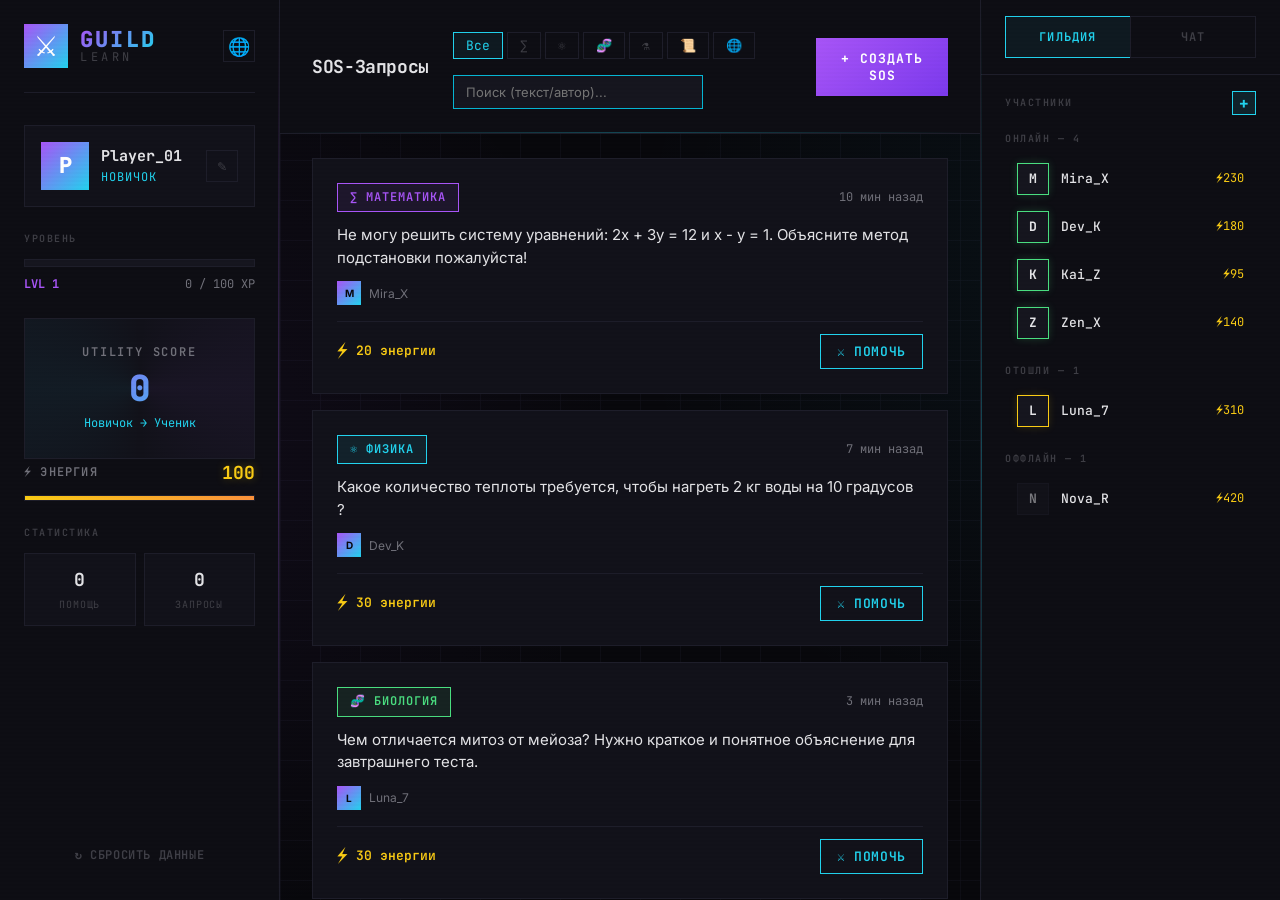
==== index.html @ 12f1fe37 "first commit" ====
<!DOCTYPE html>
<html lang="ru">
<head>
  <meta charset="UTF-8">
  <meta name="viewport" content="width=device-width, initial-scale=1.0">
  <meta name="description" content="Guild-Learn — социальный хаб для обмена знаниями между школьниками. Помогай и получай энергию!">
  <meta name="theme-color" content="#08080c">

  <title>Guild-Learn — Социальный хаб знаний</title>

  <!-- Favicon -->
  <link rel="icon" href="data:image/svg+xml,<svg xmlns='http://www.w3.org/2000/svg' viewBox='0 0 100 100'><text y='.9em' font-size='90'>⚔</text></svg>">

  <!-- CSS -->
  <link rel="stylesheet" href="css/variables.css">
  <link rel="stylesheet" href="css/base.css">
  <link rel="stylesheet" href="css/layout.css">
  <link rel="stylesheet" href="css/components/cards.css">
  <link rel="stylesheet" href="css/components/forms.css">
  <link rel="stylesheet" href="css/components/progress.css">
  <link rel="stylesheet" href="css/components/sidebar.css">
  <link rel="stylesheet" href="css/components/widget.css">
</head>
<body>
  <!-- Scanline overlay effect -->
  <div id="scanline" aria-hidden="true" style="
    position: fixed;
    inset: 0;
    pointer-events: none;
    z-index: 9999;
    background: repeating-linear-gradient(
      0deg,
      transparent,
      transparent 2px,
      rgba(0, 0, 0, 0.03) 2px,
      rgba(0, 0, 0, 0.03) 4px
    );
    opacity: 0.4;
  "></div>

  <!-- Root SPA container -->
  <main id="app"></main>

  <!-- App entry point -->
  <script type="module" src="js/main.js"></script>
</body>
</html>
---- css/variables.css ----
/* ═══════════════════════════════════════════════════
   GUILD-LEARN — Design Tokens
   Cyberpunk-Minimalism: Neon accents on void black
   ═══════════════════════════════════════════════════ */

:root {
  /* ── Surfaces ── */
  --bg-void:        #08080c;
  --bg-panel:       #0e0e14;
  --bg-card:        #12121a;
  --bg-input:       #16161f;
  --bg-hover:       #1a1a26;

  /* ── Neon Palette ── */
  --neon-purple:    #a855f7;
  --neon-purple-dim:#7c3aed;
  --neon-cyan:      #22d3ee;
  --neon-cyan-dim:  #06b6d4;
  --neon-pink:      #ec4899;
  --neon-green:     #4ade80;
  --neon-yellow:    #facc15;
  --neon-orange:    #fb923c;

  /* ── Text ── */
  --text-primary:   #e4e4e7;
  --text-secondary: #71717a;
  --text-muted:     #3f3f46;
  --text-inverse:   #08080c;

  /* ── Borders ── */
  --border-default: #1e1e2a;
  --border-glow-purple: 0 0 0 1px var(--neon-purple), 0 0 20px rgba(168,85,247,.15);
  --border-glow-cyan:   0 0 0 1px var(--neon-cyan),   0 0 20px rgba(34,211,238,.15);

  /* ── Geometry ── */
  --radius: 0px;

  /* ── Spacing Scale ── */
  --space-2xs: 4px;
  --space-xs:  8px;
  --space-sm:  12px;
  --space-md:  16px;
  --space-lg:  24px;
  --space-xl:  32px;
  --space-2xl: 48px;
  --space-3xl: 64px;

  /* ── Typography ── */
  --font-mono: 'JetBrains Mono', 'Fira Code', monospace;
  --font-sans: 'Inter', system-ui, -apple-system, sans-serif;

  --text-xs:   0.75rem;
  --text-sm:   0.8125rem;
  --text-base: 0.9375rem;
  --text-lg:   1.125rem;
  --text-xl:   1.375rem;
  --text-2xl:  1.75rem;
  --text-3xl:  2.25rem;

  /* ── Transitions ── */
  --ease-out: cubic-bezier(0.16, 1, 0.3, 1);
  --duration-fast: 150ms;
  --duration-normal: 250ms;
  --duration-slow: 400ms;

  /* ── Z-index Scale ── */
  --z-base:    1;
  --z-dropdown: 10;
  --z-modal:   100;
  --z-toast:   200;

  /* ── Glows ── */
  --glow-purple: 0 0 30px rgba(168,85,247,.2), 0 0 60px rgba(168,85,247,.08);
  --glow-cyan:   0 0 30px rgba(34,211,238,.2), 0 0 60px rgba(34,211,238,.08);
}
---- css/base.css ----
/* ═══════════════════════════════════════════════════
   GUILD-LEARN — Base / Reset / Typography
   ═══════════════════════════════════════════════════ */

@import url('https://fonts.googleapis.com/css2?family=Inter:wght@400;500;600;700;800&family=JetBrains+Mono:wght@400;500;600;700&display=swap');

*,
*::before,
*::after {
  margin: 0;
  padding: 0;
  box-sizing: border-box;
}

html {
  font-size: 16px;
  scroll-behavior: smooth;
  -webkit-font-smoothing: antialiased;
  -moz-osx-font-smoothing: grayscale;
}

body {
  font-family: var(--font-sans);
  font-size: var(--text-base);
  color: var(--text-primary);
  background-color: var(--bg-void);
  background-image: 
    radial-gradient(circle at 10% 50%, rgba(168, 85, 247, 0.06), transparent 40%),
    radial-gradient(circle at 90% 30%, rgba(34, 211, 238, 0.05), transparent 40%),
    linear-gradient(rgba(20, 20, 30, 0.5) 1px, transparent 1px),
    linear-gradient(90deg, rgba(20, 20, 30, 0.5) 1px, transparent 1px);
  background-size: 100% 100%, 100% 100%, 40px 40px, 40px 40px;
  background-position: 0 0, 0 0, 0 0, 0 0;
  line-height: 1.6;
  overflow: hidden;
  height: 100vh;
  width: 100vw;
  animation: gridMove 20s linear infinite;
}

/* ── Links ── */
a {
  color: var(--neon-cyan);
  text-decoration: none;
  transition: color var(--duration-fast) var(--ease-out);
}
a:hover {
  color: var(--neon-purple);
}

/* ── Headings ── */
h1, h2, h3, h4, h5, h6 {
  font-family: var(--font-mono);
  font-weight: 700;
  line-height: 1.2;
  letter-spacing: -0.02em;
}

h1 { font-size: var(--text-3xl); }
h2 { font-size: var(--text-2xl); }
h3 { font-size: var(--text-xl); }
h4 { font-size: var(--text-lg); }

/* ── Mono accents ── */
code, .mono {
  font-family: var(--font-mono);
}

/* ── Scrollbar ── */
::-webkit-scrollbar {
  width: 6px;
}
::-webkit-scrollbar-track {
  background: var(--bg-panel);
}
::-webkit-scrollbar-thumb {
  background: var(--border-default);
  border-radius: var(--radius);
}
::-webkit-scrollbar-thumb:hover {
  background: var(--text-muted);
}

/* ── Selection ── */
::selection {
  background: var(--neon-purple);
  color: var(--text-inverse);
}

/* ── Buttons base ── */
button {
  font-family: var(--font-mono);
  cursor: pointer;
  border: none;
  outline: none;
  background: none;
  color: inherit;
  font-size: inherit;
}

/* ── Inputs base ── */
input, textarea, select {
  font-family: var(--font-sans);
  font-size: var(--text-base);
  color: var(--text-primary);
  background: var(--bg-input);
  border: 1px solid var(--border-default);
  border-radius: var(--radius);
  padding: var(--space-sm) var(--space-md);
  outline: none;
  transition: border-color var(--duration-fast) var(--ease-out),
              box-shadow var(--duration-fast) var(--ease-out);
}
input:focus, textarea:focus, select:focus {
  border-color: var(--neon-purple);
  box-shadow: var(--border-glow-purple);
}

/* ── Utility ── */
.sr-only {
  position: absolute;
  width: 1px;
  height: 1px;
  overflow: hidden;
  clip: rect(0,0,0,0);
  white-space: nowrap;
}

/* ── Animations ── */
@keyframes fadeIn {
  from { opacity: 0; transform: translateY(8px); }
  to   { opacity: 1; transform: translateY(0); }
}

@keyframes pulseGlow {
  0%, 100% { box-shadow: 0 0 8px rgba(168,85,247,.3); }
  50%      { box-shadow: 0 0 20px rgba(168,85,247,.6); }
}

@keyframes slideInLeft {
  from { opacity: 0; transform: translateX(-20px); }
  to   { opacity: 1; transform: translateX(0); }
}

@keyframes slideInRight {
  from { opacity: 0; transform: translateX(20px); }
  to   { opacity: 1; transform: translateX(0); }
}

@keyframes slideInUp {
  from { opacity: 0; transform: translateY(20px); }
  to   { opacity: 1; transform: translateY(0); }
}

@keyframes scanline {
  0%   { transform: translateY(-100%); }
  100% { transform: translateY(100vh); }
}

@keyframes neonFlicker {
  0%, 19%, 21%, 23%, 25%, 54%, 56%, 100% {
    text-shadow: 0 0 7px var(--neon-purple), 0 0 20px var(--neon-purple), 0 0 40px var(--neon-purple);
    opacity: 1;
  }
  20%, 24%, 55% {
    text-shadow: none;
    opacity: 0.8;
  }
}

@keyframes gridMove {
  0% { background-position: 0 0, 0 0, 0 0, 0 0; }
  100% { background-position: 0 0, 0 0, 40px 40px, 40px 40px; }
}

.glitch-hover:hover {
  animation: glitch-skew 0.3s cubic-bezier(0.25, 0.46, 0.45, 0.94) both infinite;
}

@keyframes glitch-skew {
  0% { transform: skew(0deg); }
  20% { transform: skew(-10deg); }
  40% { transform: skew(10deg); }
  60% { transform: skew(-5deg); }
  80% { transform: skew(5deg); }
  100% { transform: skew(0deg); }
}
---- css/layout.css ----
/* ═══════════════════════════════════════════════════
   GUILD-LEARN — Layout Grid
   [Sidebar 280px | Feed 1fr | Widget 300px]
   ═══════════════════════════════════════════════════ */

#app {
  display: grid;
  grid-template-columns: 280px 1fr 300px;
  grid-template-rows: 1fr;
  height: 100vh;
  width: 100vw;
  overflow: hidden;
  gap: 0;
}

/* ── Sidebar (Left) ── */
.sidebar {
  grid-column: 1;
  background: var(--bg-panel);
  border-right: 1px solid var(--border-default);
  display: flex;
  flex-direction: column;
  padding: var(--space-lg);
  overflow-y: auto;
  animation: slideInLeft var(--duration-slow) var(--ease-out);
  position: relative;
}

.sidebar::before {
  content: '';
  position: absolute;
  top: 0;
  right: 0;
  width: 1px;
  height: 100%;
  background: linear-gradient(
    to bottom,
    transparent,
    var(--neon-purple),
    transparent
  );
  opacity: 0.3;
}

/* ── Feed (Center) ── */
.feed {
  grid-column: 2;
  display: flex;
  flex-direction: column;
  overflow: hidden;
  position: relative;
}

.feed__header {
  padding: var(--space-lg) var(--space-xl);
  border-bottom: 1px solid var(--border-default);
  display: flex;
  align-items: center;
  justify-content: space-between;
  flex-shrink: 0;
  background: var(--bg-panel);
  position: relative;
}

.feed__header::after {
  content: '';
  position: absolute;
  bottom: 0;
  left: 0;
  width: 100%;
  height: 1px;
  background: linear-gradient(
    to right,
    transparent,
    var(--neon-cyan),
    transparent
  );
  opacity: 0.3;
}

.feed__body {
  flex: 1;
  overflow-y: auto;
  padding: var(--space-lg) var(--space-xl);
}

/* ── Widget (Right) ── */
.widget {
  grid-column: 3;
  background: var(--bg-panel);
  border-left: 1px solid var(--border-default);
  display: flex;
  flex-direction: column;
  overflow: hidden;
  animation: slideInRight var(--duration-slow) var(--ease-out);
  position: relative;
}

.widget::before {
  content: '';
  position: absolute;
  top: 0;
  left: 0;
  width: 1px;
  height: 100%;
  background: linear-gradient(
    to bottom,
    transparent,
    var(--neon-cyan),
    transparent
  );
  opacity: 0.3;
}

/* ── Overlay / Modal ── */
.modal-overlay {
  position: fixed;
  inset: 0;
  background: rgba(8, 8, 12, 0.85);
  backdrop-filter: blur(8px);
  display: flex;
  align-items: center;
  justify-content: center;
  z-index: var(--z-modal);
  animation: fadeIn var(--duration-fast) var(--ease-out);
}

.modal-panel {
  background: var(--bg-card);
  border: 1px solid var(--border-default);
  border-radius: var(--radius);
  width: 100%;
  max-width: 520px;
  padding: var(--space-xl);
  box-shadow: var(--glow-purple);
  animation: slideInUp var(--duration-normal) var(--ease-out);
}

/* ── Toast ── */
.toast-container {
  position: fixed;
  top: var(--space-lg);
  right: var(--space-lg);
  z-index: var(--z-toast);
  display: flex;
  flex-direction: column;
  gap: var(--space-xs);
}

.toast {
  background: var(--bg-card);
  border: 1px solid var(--border-default);
  padding: var(--space-sm) var(--space-md);
  font-family: var(--font-mono);
  font-size: var(--text-sm);
  color: var(--text-primary);
  animation: slideInRight var(--duration-normal) var(--ease-out);
  display: flex;
  align-items: center;
  gap: var(--space-xs);
  max-width: 360px;
}

.toast--success { border-color: var(--neon-green); }
.toast--error   { border-color: var(--neon-pink); }
.toast--info    { border-color: var(--neon-cyan); }
---- css/components/cards.css ----
/* ═══════════════════════════════════════════════════
   GUILD-LEARN — SOS Cards
   ═══════════════════════════════════════════════════ */

.sos-card {
  background: var(--bg-card);
  border: 1px solid var(--border-default);
  border-radius: var(--radius);
  padding: var(--space-lg);
  transition: border-color var(--duration-fast) var(--ease-out),
              box-shadow var(--duration-fast) var(--ease-out),
              transform var(--duration-fast) var(--ease-out);
  animation: fadeIn var(--duration-normal) var(--ease-out) both;
  position: relative;
  overflow: hidden;
}

.sos-card::before {
  content: '';
  position: absolute;
  top: 0;
  left: 0;
  width: 3px;
  height: 100%;
  background: linear-gradient(to bottom, var(--neon-purple), var(--neon-cyan));
  opacity: 0;
  transition: opacity var(--duration-fast) var(--ease-out);
}

.sos-card:hover {
  border-color: var(--neon-purple);
  box-shadow: var(--glow-purple);
  transform: translateY(-2px);
}

.sos-card:hover::before {
  opacity: 1;
}

/* ── Card Header ── */
.sos-card__header {
  display: flex;
  align-items: center;
  justify-content: space-between;
  margin-bottom: var(--space-sm);
}

.sos-card__subject {
  display: inline-flex;
  align-items: center;
  gap: var(--space-xs);
  font-family: var(--font-mono);
  font-size: var(--text-xs);
  font-weight: 600;
  text-transform: uppercase;
  letter-spacing: 0.08em;
  padding: var(--space-2xs) var(--space-sm);
  border: 1px solid;
  border-radius: var(--radius);
}

.sos-card__subject--math {
  color: var(--neon-purple);
  border-color: var(--neon-purple);
  background: rgba(168, 85, 247, 0.08);
}

.sos-card__subject--physics {
  color: var(--neon-cyan);
  border-color: var(--neon-cyan);
  background: rgba(34, 211, 238, 0.08);
}

.sos-card__subject--biology {
  color: var(--neon-green);
  border-color: var(--neon-green);
  background: rgba(74, 222, 128, 0.08);
}

.sos-card__subject--chemistry {
  color: var(--neon-orange);
  border-color: var(--neon-orange);
  background: rgba(251, 146, 60, 0.08);
}

.sos-card__subject--history {
  color: var(--neon-yellow);
  border-color: var(--neon-yellow);
  background: rgba(250, 204, 21, 0.08);
}

.sos-card__subject--english {
  color: var(--neon-pink);
  border-color: var(--neon-pink);
  background: rgba(236, 72, 153, 0.08);
}

.sos-card__time {
  font-size: var(--text-xs);
  color: var(--text-secondary);
  font-family: var(--font-mono);
}

/* ── Card Body ── */
.sos-card__body {
  margin-bottom: var(--space-md);
}

.sos-card__question {
  font-size: var(--text-base);
  color: var(--text-primary);
  line-height: 1.5;
  margin-bottom: var(--space-sm);
}

.sos-card__author {
  font-size: var(--text-xs);
  color: var(--text-secondary);
  display: flex;
  align-items: center;
  gap: var(--space-xs);
}

.sos-card__author-avatar {
  width: 24px;
  height: 24px;
  background: linear-gradient(135deg, var(--neon-purple), var(--neon-cyan));
  border-radius: var(--radius);
  display: flex;
  align-items: center;
  justify-content: center;
  font-size: 10px;
  font-weight: 700;
  color: var(--text-inverse);
  overflow: hidden;
  flex-shrink: 0;
}

.sos-card__author-avatar img {
  width: 100%;
  height: 100%;
  object-fit: cover;
}

/* ── Card Footer ── */
.sos-card__footer {
  display: flex;
  align-items: center;
  justify-content: space-between;
  padding-top: var(--space-sm);
  border-top: 1px solid var(--border-default);
}

.sos-card__reward {
  display: flex;
  align-items: center;
  gap: var(--space-xs);
  font-family: var(--font-mono);
  font-size: var(--text-sm);
  font-weight: 600;
  color: var(--neon-yellow);
}

.sos-card__reward-icon {
  font-size: var(--text-lg);
}

/* ── Help Button ── */
.btn-help {
  font-family: var(--font-mono);
  font-size: var(--text-sm);
  font-weight: 600;
  padding: var(--space-xs) var(--space-md);
  border: 1px solid var(--neon-cyan);
  border-radius: var(--radius);
  background: transparent;
  color: var(--neon-cyan);
  cursor: pointer;
  text-transform: uppercase;
  letter-spacing: 0.05em;
  transition: all var(--duration-fast) var(--ease-out);
  position: relative;
  overflow: hidden;
}

.btn-help::before {
  content: '';
  position: absolute;
  inset: 0;
  background: var(--neon-cyan);
  opacity: 0;
  transition: opacity var(--duration-fast) var(--ease-out);
  z-index: 0;
}

.btn-help:hover {
  color: var(--text-inverse);
  box-shadow: var(--glow-cyan);
}

.btn-help:hover::before {
  opacity: 1;
}

.btn-help span {
  position: relative;
  z-index: 1;
}

.btn-help:disabled {
  opacity: 0.3;
  cursor: not-allowed;
}

.btn-help:disabled:hover::before {
  opacity: 0;
}

.btn-help:disabled:hover {
  color: var(--neon-cyan);
  box-shadow: none;
}

/* ── Card list ── */
.sos-list {
  display: flex;
  flex-direction: column;
  gap: var(--space-md);
}

.sos-list--empty {
  display: flex;
  flex-direction: column;
  align-items: center;
  justify-content: center;
  padding: var(--space-3xl) var(--space-xl);
  text-align: center;
  color: var(--text-muted);
}

.sos-list--empty .empty-icon {
  font-size: 48px;
  margin-bottom: var(--space-md);
  opacity: 0.4;
}

.sos-list--empty .empty-text {
  font-family: var(--font-mono);
  font-size: var(--text-sm);
}

/* Card resolved state */
.sos-card--resolved {
  opacity: 0.5;
  pointer-events: none;
}

.sos-card--resolved::after {
  content: '✓ RESOLVED';
  position: absolute;
  top: var(--space-md);
  right: var(--space-md);
  font-family: var(--font-mono);
  font-size: var(--text-xs);
  font-weight: 700;
  color: var(--neon-green);
  text-transform: uppercase;
  letter-spacing: 0.1em;
}
---- css/components/forms.css ----
/* ═══════════════════════════════════════════════════
   GUILD-LEARN — Forms (Brutalist, no-radius)
   ═══════════════════════════════════════════════════ */

.form-group {
  display: flex;
  flex-direction: column;
  gap: var(--space-xs);
  margin-bottom: var(--space-md);
}

.form-label {
  font-family: var(--font-mono);
  font-size: var(--text-xs);
  font-weight: 600;
  text-transform: uppercase;
  letter-spacing: 0.1em;
  color: var(--text-secondary);
}

.form-input,
.form-textarea,
.form-select {
  width: 100%;
  padding: var(--space-sm) var(--space-md);
  background: var(--bg-input);
  border: 1px solid var(--border-default);
  border-radius: var(--radius);
  color: var(--text-primary);
  font-size: var(--text-base);
  transition: border-color var(--duration-fast) var(--ease-out),
              box-shadow var(--duration-fast) var(--ease-out);
}

.form-input:focus,
.form-textarea:focus,
.form-select:focus {
  border-color: var(--neon-purple);
  box-shadow: var(--border-glow-purple);
}

.form-textarea {
  resize: vertical;
  min-height: 100px;
  font-family: var(--font-sans);
  line-height: 1.5;
}

.form-select {
  appearance: none;
  background-image: url("data:image/svg+xml,%3Csvg xmlns='http://www.w3.org/2000/svg' width='12' height='12' fill='%2371717a' viewBox='0 0 16 16'%3E%3Cpath d='M8 11L3 6h10z'/%3E%3C/svg%3E");
  background-repeat: no-repeat;
  background-position: right 12px center;
  padding-right: 36px;
  cursor: pointer;
}

.form-select option {
  background: var(--bg-card);
  color: var(--text-primary);
}

/* ── Buttons ── */
.btn {
  display: inline-flex;
  align-items: center;
  justify-content: center;
  gap: var(--space-xs);
  font-family: var(--font-mono);
  font-size: var(--text-sm);
  font-weight: 600;
  padding: var(--space-sm) var(--space-lg);
  border: 1px solid var(--border-default);
  border-radius: var(--radius);
  cursor: pointer;
  text-transform: uppercase;
  letter-spacing: 0.05em;
  transition: all var(--duration-fast) var(--ease-out);
  position: relative;
  overflow: hidden;
}

.btn--primary {
  background: var(--neon-purple);
  border-color: var(--neon-purple);
  color: #fff;
}

.btn--primary:hover {
  background: var(--neon-purple-dim);
  box-shadow: var(--glow-purple);
  transform: translateY(-1px);
}

.btn--primary:active {
  transform: translateY(0);
}

.btn--secondary {
  background: transparent;
  border-color: var(--border-default);
  color: var(--text-primary);
}

.btn--secondary:hover {
  border-color: var(--text-secondary);
  background: var(--bg-hover);
}

.btn--danger {
  background: transparent;
  border-color: var(--neon-pink);
  color: var(--neon-pink);
}

.btn--danger:hover {
  background: var(--neon-pink);
  color: #fff;
}

.btn--ghost {
  background: transparent;
  border-color: transparent;
  color: var(--text-secondary);
}

.btn--ghost:hover {
  color: var(--text-primary);
  background: var(--bg-hover);
}

.btn--block {
  width: 100%;
}

.btn:disabled {
  opacity: 0.4;
  cursor: not-allowed;
  transform: none !important;
}

/* ── SOS Create Button (floating) ── */
.btn-create-sos {
  position: relative;
  font-family: var(--font-mono);
  font-size: var(--text-sm);
  font-weight: 700;
  padding: var(--space-sm) var(--space-lg);
  background: linear-gradient(135deg, var(--neon-purple), var(--neon-purple-dim));
  border: none;
  border-radius: var(--radius);
  color: #fff;
  cursor: pointer;
  text-transform: uppercase;
  letter-spacing: 0.08em;
  transition: all var(--duration-fast) var(--ease-out);
  overflow: hidden;
}

.btn-create-sos::before {
  content: '';
  position: absolute;
  inset: 0;
  background: linear-gradient(135deg, var(--neon-purple-dim), var(--neon-purple));
  opacity: 0;
  transition: opacity var(--duration-fast) var(--ease-out);
}

.btn-create-sos:hover {
  box-shadow: var(--glow-purple);
  transform: translateY(-1px);
}

.btn-create-sos:hover::before {
  opacity: 1;
}

.btn-create-sos span {
  position: relative;
  z-index: 1;
}

/* ── Form Modal ── */
.sos-form__title {
  font-family: var(--font-mono);
  font-size: var(--text-xl);
  margin-bottom: var(--space-lg);
  color: var(--neon-purple);
  display: flex;
  align-items: center;
  gap: var(--space-sm);
}

.sos-form__actions {
  display: flex;
  gap: var(--space-sm);
  justify-content: flex-end;
  margin-top: var(--space-lg);
}

/* ── Energy cost selector ── */
.energy-selector {
  display: flex;
  gap: var(--space-xs);
}

.energy-option {
  flex: 1;
  padding: var(--space-sm);
  background: var(--bg-input);
  border: 1px solid var(--border-default);
  border-radius: var(--radius);
  text-align: center;
  cursor: pointer;
  transition: all var(--duration-fast) var(--ease-out);
  font-family: var(--font-mono);
  font-size: var(--text-sm);
}

.energy-option:hover {
  border-color: var(--neon-yellow);
}

.energy-option.active {
  border-color: var(--neon-yellow);
  background: rgba(250, 204, 21, 0.08);
  color: var(--neon-yellow);
  box-shadow: 0 0 15px rgba(250, 204, 21, 0.15);
}

.energy-option__value {
  font-size: var(--text-lg);
  font-weight: 700;
  display: block;
}

.energy-option__label {
  font-size: var(--text-xs);
  color: var(--text-secondary);
  display: block;
  margin-top: 2px;
}
---- css/components/progress.css ----
/* ═══════════════════════════════════════════════════
   GUILD-LEARN — Progress Bars & Energy Meters
   ═══════════════════════════════════════════════════ */

/* ── XP / Level Progress Bar ── */
.xp-bar {
  width: 100%;
  height: 8px;
  background: var(--bg-input);
  border-radius: var(--radius);
  overflow: hidden;
  position: relative;
  border: 1px solid var(--border-default);
}

.xp-bar__fill {
  height: 100%;
  background: linear-gradient(90deg, var(--neon-purple), var(--neon-cyan));
  border-radius: var(--radius);
  transition: width var(--duration-slow) var(--ease-out);
  position: relative;
}

.xp-bar__fill::after {
  content: '';
  position: absolute;
  top: 0;
  right: 0;
  width: 20px;
  height: 100%;
  background: linear-gradient(90deg, transparent, rgba(255,255,255,0.3));
  animation: xpShimmer 2s infinite;
}

@keyframes xpShimmer {
  0%   { opacity: 0; }
  50%  { opacity: 1; }
  100% { opacity: 0; }
}

.xp-info {
  display: flex;
  justify-content: space-between;
  align-items: center;
  margin-top: var(--space-xs);
  font-family: var(--font-mono);
  font-size: var(--text-xs);
  color: var(--text-secondary);
}

.xp-info__level {
  color: var(--neon-purple);
  font-weight: 700;
}

/* ── Energy Meter ── */
.energy-meter {
  display: flex;
  flex-direction: column;
  gap: var(--space-xs);
}

.energy-meter__header {
  display: flex;
  justify-content: space-between;
  align-items: center;
}

.energy-meter__label {
  font-family: var(--font-mono);
  font-size: var(--text-xs);
  font-weight: 600;
  text-transform: uppercase;
  letter-spacing: 0.1em;
  color: var(--text-secondary);
}

.energy-meter__value {
  font-family: var(--font-mono);
  font-size: var(--text-lg);
  font-weight: 700;
  color: var(--neon-yellow);
  text-shadow: 0 0 10px rgba(250, 204, 21, 0.3);
}

.energy-meter__bar {
  width: 100%;
  height: 6px;
  background: var(--bg-input);
  border: 1px solid var(--border-default);
  border-radius: var(--radius);
  overflow: hidden;
}

.energy-meter__fill {
  height: 100%;
  background: linear-gradient(90deg, var(--neon-yellow), var(--neon-orange));
  transition: width var(--duration-slow) var(--ease-out);
}

/* ── Utility Score Display ── */
.utility-score {
  text-align: center;
  padding: var(--space-lg);
  border: 1px solid var(--border-default);
  border-radius: var(--radius);
  background: var(--bg-card);
  position: relative;
  overflow: hidden;
}

.utility-score::before {
  content: '';
  position: absolute;
  top: -50%;
  left: -50%;
  width: 200%;
  height: 200%;
  background: conic-gradient(
    from 0deg,
    transparent,
    rgba(168, 85, 247, 0.05),
    transparent,
    rgba(34, 211, 238, 0.05),
    transparent
  );
  animation: scoreRotate 8s linear infinite;
}

@keyframes scoreRotate {
  to { transform: rotate(360deg); }
}

.utility-score__label {
  font-family: var(--font-mono);
  font-size: var(--text-xs);
  font-weight: 600;
  text-transform: uppercase;
  letter-spacing: 0.15em;
  color: var(--text-secondary);
  margin-bottom: var(--space-xs);
  position: relative;
}

.utility-score__number {
  font-family: var(--font-mono);
  font-size: var(--text-3xl);
  font-weight: 800;
  background: linear-gradient(135deg, var(--neon-purple), var(--neon-cyan));
  -webkit-background-clip: text;
  -webkit-text-fill-color: transparent;
  background-clip: text;
  position: relative;
  line-height: 1;
}

.utility-score__rank {
  font-family: var(--font-mono);
  font-size: var(--text-xs);
  color: var(--neon-cyan);
  margin-top: var(--space-xs);
  position: relative;
}

/* ── Stats Grid ── */
.stats-grid {
  display: grid;
  grid-template-columns: 1fr 1fr;
  gap: var(--space-xs);
}

.stat-item {
  padding: var(--space-sm);
  background: var(--bg-card);
  border: 1px solid var(--border-default);
  border-radius: var(--radius);
  text-align: center;
}

.stat-item__value {
  font-family: var(--font-mono);
  font-size: var(--text-lg);
  font-weight: 700;
  color: var(--text-primary);
  display: block;
}

.stat-item__label {
  font-family: var(--font-mono);
  font-size: 10px;
  text-transform: uppercase;
  letter-spacing: 0.08em;
  color: var(--text-muted);
  display: block;
  margin-top: 2px;
}
---- css/components/sidebar.css ----
/* ═══════════════════════════════════════════════════
   GUILD-LEARN — Sidebar Styles
   ═══════════════════════════════════════════════════ */

/* ── Logo ── */
.sidebar__logo {
  display: flex;
  align-items: center;
  gap: var(--space-sm);
  margin-bottom: var(--space-xl);
  padding-bottom: var(--space-lg);
  border-bottom: 1px solid var(--border-default);
}

.sidebar__logo-icon {
  font-size: 28px;
  width: 44px;
  height: 44px;
  display: flex;
  align-items: center;
  justify-content: center;
  background: linear-gradient(135deg, var(--neon-purple), var(--neon-cyan));
  border-radius: var(--radius);
  color: #fff;
}

.sidebar__logo-text {
  display: flex;
  flex-direction: column;
  line-height: 1;
}

.sidebar__logo-title {
  font-family: var(--font-mono);
  font-size: var(--text-xl);
  font-weight: 800;
  letter-spacing: 0.1em;
  background: linear-gradient(135deg, var(--neon-purple), var(--neon-cyan));
  -webkit-background-clip: text;
  -webkit-text-fill-color: transparent;
  background-clip: text;
}

.sidebar__logo-subtitle {
  font-family: var(--font-mono);
  font-size: var(--text-xs);
  font-weight: 400;
  letter-spacing: 0.3em;
  color: var(--text-muted);
  text-transform: uppercase;
}

.sidebar__lang-btn {
  margin-left: auto;
  width: 32px;
  height: 32px;
  display: flex;
  align-items: center;
  justify-content: center;
  font-size: 18px;
  border: 1px solid var(--border-default);
  border-radius: var(--radius);
  color: var(--text-muted);
  transition: all var(--duration-fast) var(--ease-out);
}

.sidebar__lang-btn:hover {
  color: var(--neon-cyan);
  border-color: var(--neon-cyan);
  box-shadow: 0 0 10px rgba(34, 211, 238, 0.2);
  background: rgba(34, 211, 238, 0.05);
}

/* ── Player Card ── */
.sidebar__player {
  display: flex;
  align-items: center;
  gap: var(--space-sm);
  padding: var(--space-md);
  background: var(--bg-card);
  border: 1px solid var(--border-default);
  border-radius: var(--radius);
  margin-bottom: var(--space-lg);
  position: relative;
}

.sidebar__avatar {
  width: 48px;
  height: 48px;
  display: flex;
  align-items: center;
  justify-content: center;
  background: linear-gradient(135deg, var(--neon-purple), var(--neon-cyan));
  border-radius: var(--radius);
  font-family: var(--font-mono);
  font-size: var(--text-xl);
  font-weight: 800;
  color: #fff;
  position: relative;
  flex-shrink: 0;
  overflow: hidden; /* Prevent image overflow */
}

.sidebar__avatar img {
  width: 100%;
  height: 100%;
  object-fit: cover;
  border-radius: var(--radius);
}

.sidebar__avatar-ring {
  position: absolute;
  inset: -3px;
  border: 2px solid var(--neon-purple);
  border-radius: var(--radius);
  opacity: 0.5;
  animation: pulseGlow 3s ease-in-out infinite;
}

.sidebar__player-info {
  flex: 1;
  min-width: 0;
}

.sidebar__player-name {
  font-family: var(--font-mono);
  font-size: var(--text-base);
  font-weight: 700;
  color: var(--text-primary);
  white-space: nowrap;
  overflow: hidden;
  text-overflow: ellipsis;
}

.sidebar__player-rank {
  font-family: var(--font-mono);
  font-size: var(--text-xs);
  color: var(--neon-cyan);
  text-transform: uppercase;
  letter-spacing: 0.08em;
}

.sidebar__edit-btn {
  width: 32px;
  height: 32px;
  display: flex;
  align-items: center;
  justify-content: center;
  font-size: var(--text-base);
  color: var(--text-muted);
  border: 1px solid var(--border-default);
  border-radius: var(--radius);
  transition: all var(--duration-fast) var(--ease-out);
  flex-shrink: 0;
}

.sidebar__edit-btn:hover {
  color: var(--neon-purple);
  border-color: var(--neon-purple);
  background: rgba(168, 85, 247, 0.08);
}

/* ── Sections ── */
.sidebar__section {
  margin-bottom: var(--space-lg);
}

.sidebar__section-label {
  font-family: var(--font-mono);
  font-size: 10px;
  font-weight: 600;
  text-transform: uppercase;
  letter-spacing: 0.15em;
  color: var(--text-muted);
  margin-bottom: var(--space-sm);
}

/* ── Reset ── */
.sidebar__reset {
  font-size: var(--text-xs);
  opacity: 0.5;
  transition: opacity var(--duration-fast) var(--ease-out);
}

.sidebar__reset:hover {
  opacity: 1;
}
---- css/components/widget.css ----
/* ═══════════════════════════════════════════════════
   GUILD-LEARN — Widget / Guild Chat Styles
   ═══════════════════════════════════════════════════ */

/* ── Header / Tabs ── */
.widget__header {
  padding: var(--space-md) var(--space-lg);
  border-bottom: 1px solid var(--border-default);
  flex-shrink: 0;
}

.widget__tabs {
  display: flex;
  gap: 0;
}

.widget__tab {
  flex: 1;
  padding: var(--space-sm) var(--space-md);
  font-family: var(--font-mono);
  font-size: var(--text-xs);
  font-weight: 600;
  text-transform: uppercase;
  letter-spacing: 0.1em;
  color: var(--text-muted);
  border: 1px solid var(--border-default);
  border-radius: var(--radius);
  background: transparent;
  cursor: pointer;
  transition: all var(--duration-fast) var(--ease-out);
  text-align: center;
}

.widget__tab:first-child {
  border-right: none;
}

.widget__tab:hover {
  color: var(--text-secondary);
  background: var(--bg-hover);
}

.widget__tab--active {
  color: var(--neon-cyan);
  border-color: var(--neon-cyan);
  background: rgba(34, 211, 238, 0.06);
}

/* ── Body ── */
.widget__body {
  flex: 1;
  overflow-y: auto;
  padding: var(--space-md) var(--space-lg);
}

.widget__tab-content {
  display: none;
}

.widget__tab-content--active {
  display: flex;
  flex-direction: column;
}

/* ── Guild Members ── */
.guild__list {
  display: flex;
  flex-direction: column;
  gap: var(--space-md);
}

.guild__group-label {
  font-family: var(--font-mono);
  font-size: 10px;
  font-weight: 600;
  text-transform: uppercase;
  letter-spacing: 0.15em;
  color: var(--text-muted);
  margin-bottom: var(--space-xs);
}

.guild__member {
  display: flex;
  align-items: center;
  gap: var(--space-sm);
  padding: var(--space-xs) var(--space-sm);
  border-radius: var(--radius);
  transition: background var(--duration-fast) var(--ease-out);
  cursor: pointer;
}

.guild__member:hover {
  background: var(--bg-hover);
}

.guild__member-avatar {
  width: 32px;
  height: 32px;
  display: flex;
  align-items: center;
  justify-content: center;
  font-family: var(--font-mono);
  font-size: var(--text-sm);
  font-weight: 700;
  border-radius: var(--radius);
  border: 1px solid var(--border-default);
  color: var(--text-primary);
  background: var(--bg-input);
  position: relative;
  flex-shrink: 0;
}

.guild__member-avatar--online {
  border-color: var(--neon-green);
  box-shadow: 0 0 8px rgba(74, 222, 128, 0.2);
}

.guild__member-avatar--away {
  border-color: var(--neon-yellow);
  box-shadow: 0 0 8px rgba(250, 204, 21, 0.15);
}

.guild__member-avatar--offline {
  border-color: var(--border-default);
  opacity: 0.5;
}

.guild__member-info {
  flex: 1;
  display: flex;
  align-items: center;
  justify-content: space-between;
  min-width: 0;
}

.guild__member-name {
  font-family: var(--font-mono);
  font-size: var(--text-sm);
  font-weight: 500;
  color: var(--text-primary);
  white-space: nowrap;
  overflow: hidden;
  text-overflow: ellipsis;
}

.guild__member-score {
  font-family: var(--font-mono);
  font-size: var(--text-xs);
  color: var(--neon-yellow);
  flex-shrink: 0;
}

/* ── Chat ── */
#panel-chat {
  position: relative;
}

.chat__messages {
  flex: 1;
  overflow-y: auto;
  display: flex;
  flex-direction: column;
  gap: var(--space-sm);
  padding-bottom: var(--space-md);
}

.chat__message {
  display: flex;
  flex-direction: column;
  gap: 2px;
  padding: var(--space-xs) var(--space-sm);
  background: var(--bg-card);
  border: 1px solid var(--border-default);
  border-radius: var(--radius);
  animation: fadeIn var(--duration-fast) var(--ease-out);
}

.chat__message-author {
  font-family: var(--font-mono);
  font-size: var(--text-xs);
  font-weight: 600;
  color: var(--neon-purple);
}

.chat__message-text {
  font-size: var(--text-sm);
  color: var(--text-primary);
  line-height: 1.4;
  word-break: break-word;
}

.chat__message-time {
  font-family: var(--font-mono);
  font-size: 10px;
  color: var(--text-muted);
}

.chat__input-area {
  display: flex;
  gap: var(--space-xs);
  padding-top: var(--space-sm);
  border-top: 1px solid var(--border-default);
  margin-top: auto;
  flex-shrink: 0;
}

.chat__input {
  flex: 1;
  padding: var(--space-xs) var(--space-sm);
  font-size: var(--text-sm);
}

.chat__send-btn {
  width: 36px;
  height: 36px;
  display: flex;
  align-items: center;
  justify-content: center;
  background: var(--neon-cyan);
  border: none;
  border-radius: var(--radius);
  color: var(--text-inverse);
  font-size: var(--text-lg);
  font-weight: 700;
  cursor: pointer;
  transition: all var(--duration-fast) var(--ease-out);
  flex-shrink: 0;
}

.chat__send-btn:hover {
  background: var(--neon-cyan-dim);
  box-shadow: var(--glow-cyan);
}

/* ── Feed-specific styles ── */
.feed__header-left {
  display: flex;
  align-items: center;
  gap: var(--space-lg);
}

.feed__title {
  font-family: var(--font-mono);
  font-size: var(--text-lg);
  font-weight: 700;
  color: var(--text-primary);
  white-space: nowrap;
}

.feed__filters {
  display: flex;
  gap: var(--space-2xs);
}

.feed__filter-btn {
  padding: var(--space-2xs) var(--space-sm);
  font-size: var(--text-sm);
  border: 1px solid var(--border-default);
  border-radius: var(--radius);
  background: transparent;
  color: var(--text-muted);
  cursor: pointer;
  transition: all var(--duration-fast) var(--ease-out);
  font-family: var(--font-mono);
}

.feed__filter-btn:hover {
  color: var(--text-secondary);
  border-color: var(--text-muted);
}

.feed__filter-btn--active {
  color: var(--neon-cyan);
  border-color: var(--neon-cyan);
  background: rgba(34, 211, 238, 0.06);
}

/* ── Character count ── */
.form-char-count {
  font-family: var(--font-mono);
  font-size: 10px;
  color: var(--text-muted);
  text-align: right;
}

/* ── Resolved badge ── */
.sos-card__resolved-badge {
  font-family: var(--font-mono);
  font-size: var(--text-xs);
  font-weight: 700;
  color: var(--neon-green);
  text-transform: uppercase;
  letter-spacing: 0.1em;
}

/* ── Small button variant ── */
.btn--sm {
  padding: var(--space-2xs) var(--space-sm);
  font-size: var(--text-xs);
}
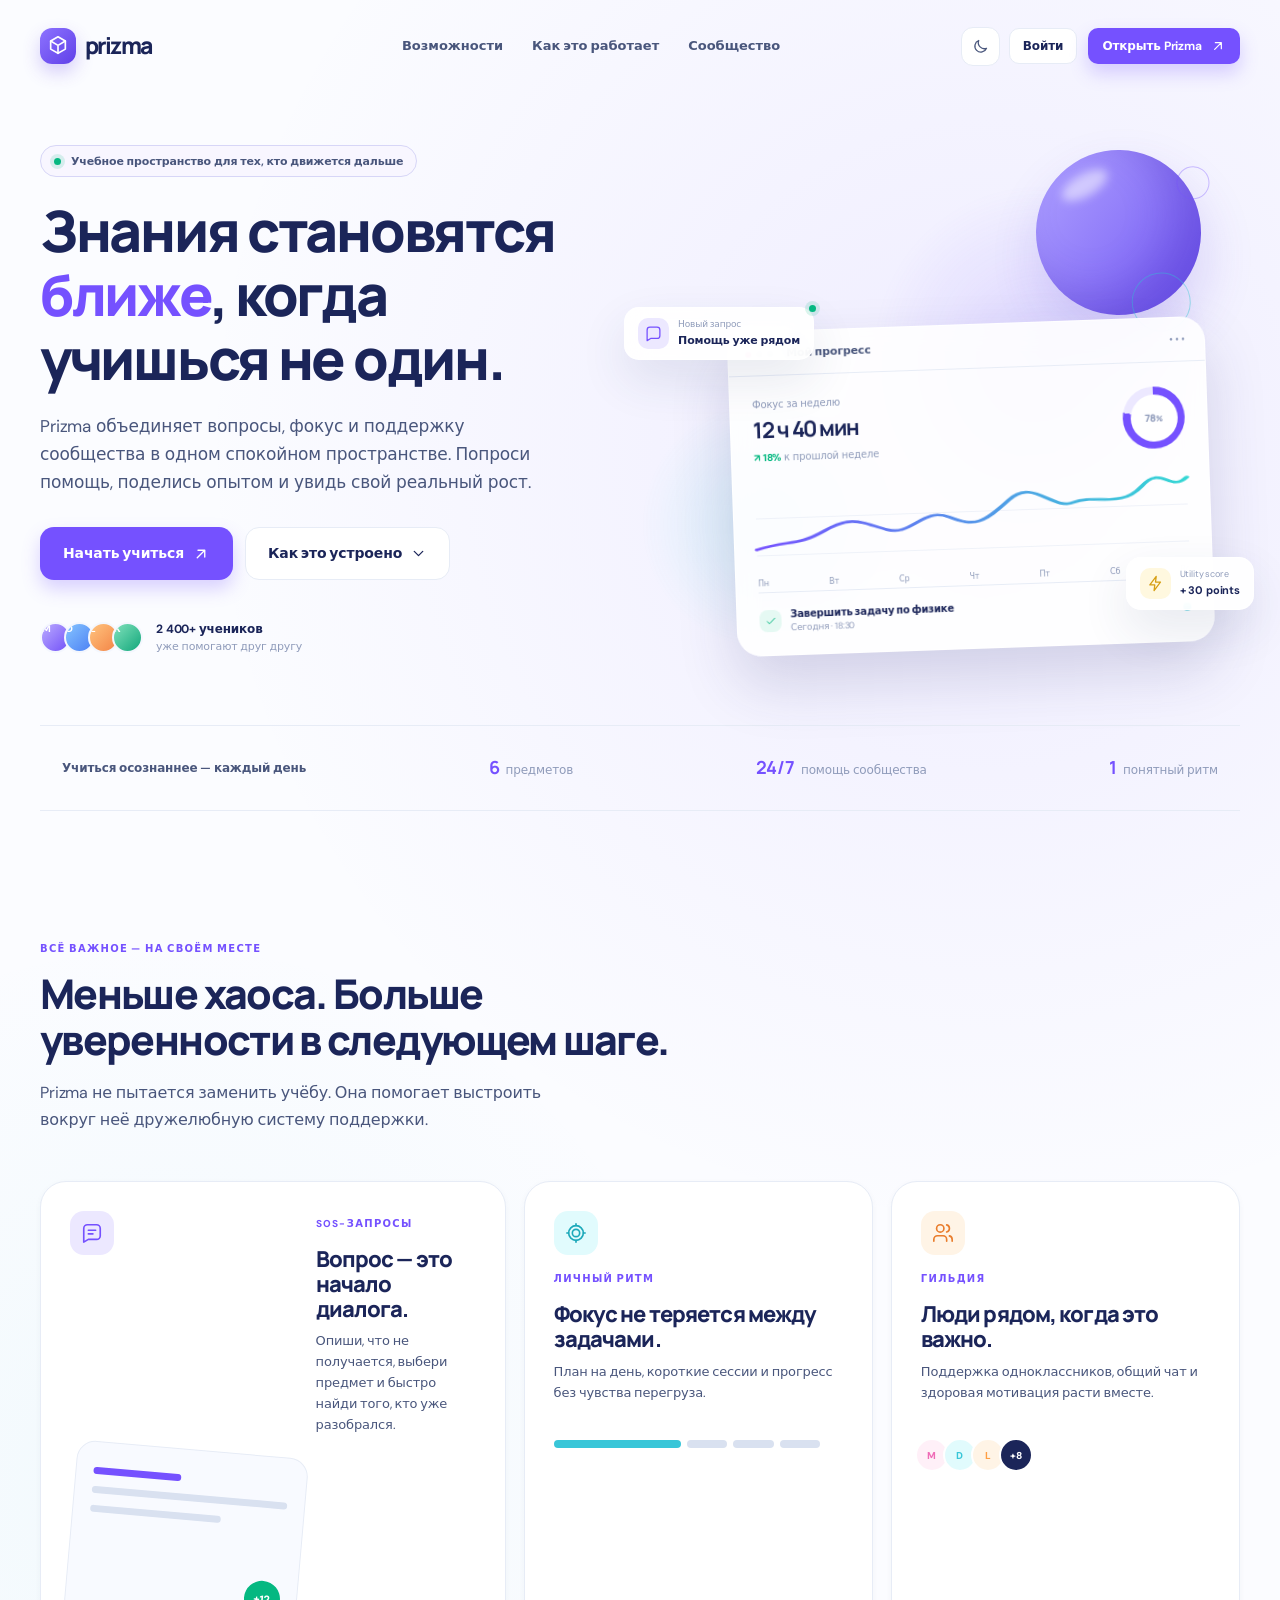
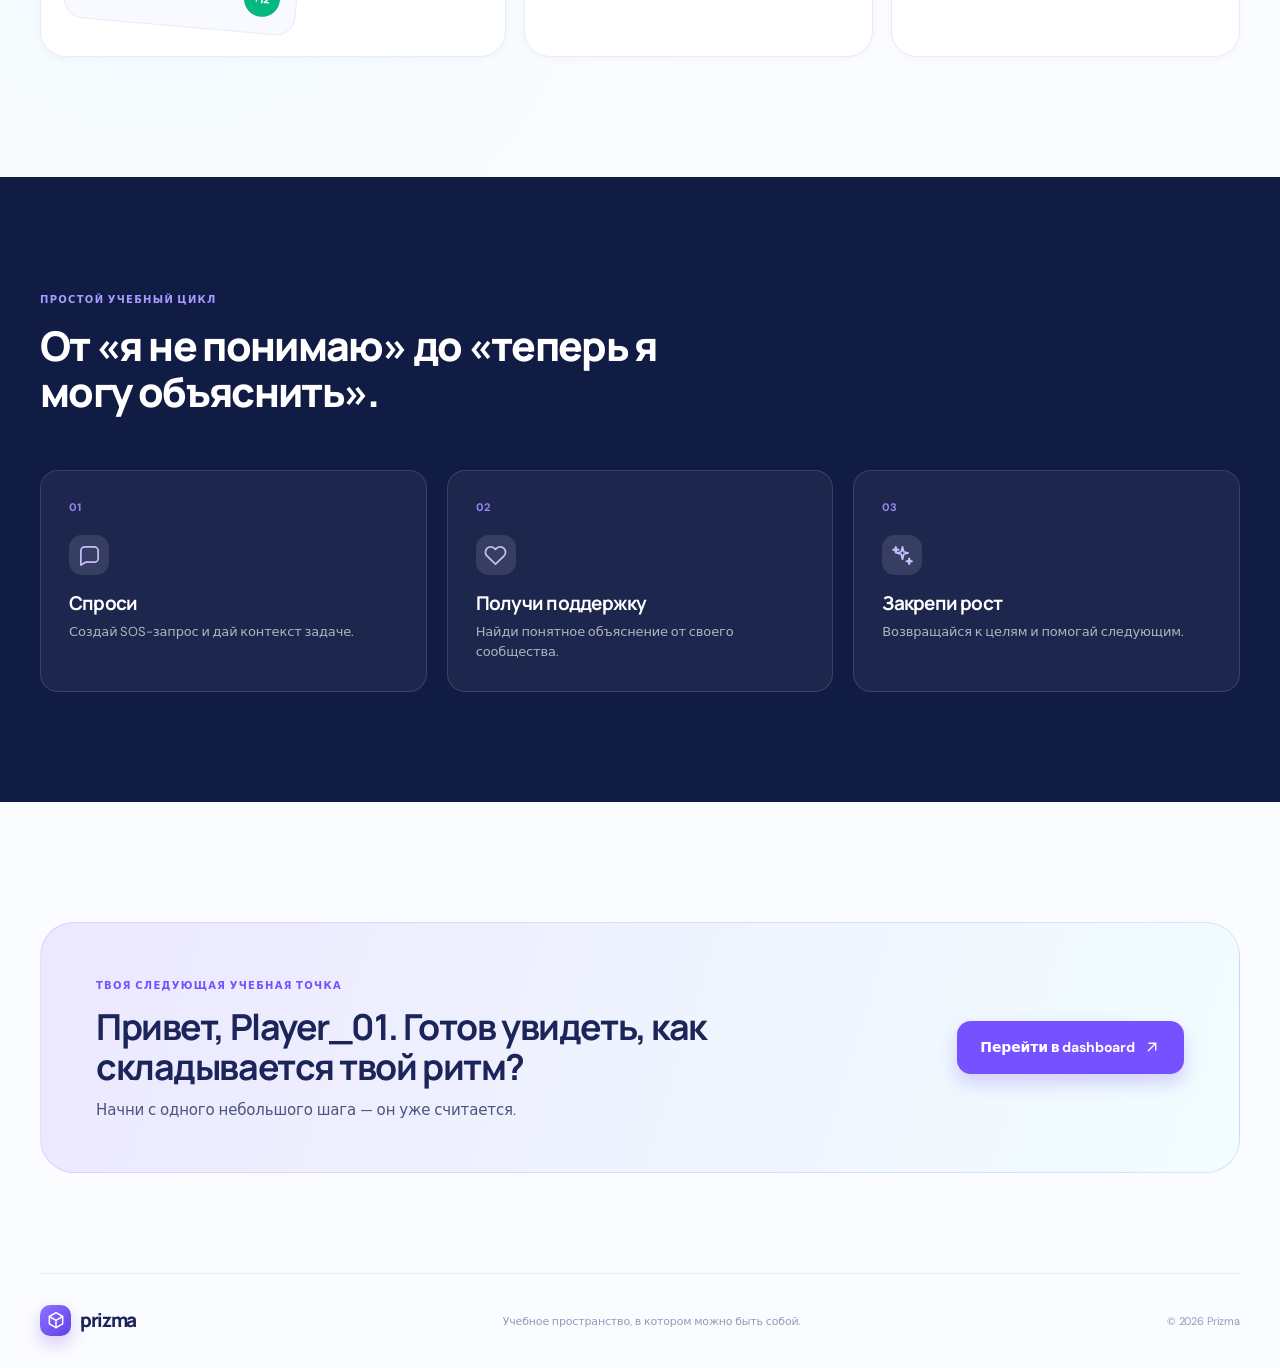
==== commit 6099abdc: "bekzhan project" ====
--- a/index.html
+++ b/index.html
@@ -3,45 +3,14 @@
 <head>
   <meta charset="UTF-8">
   <meta name="viewport" content="width=device-width, initial-scale=1.0">
-  <meta name="description" content="Guild-Learn — социальный хаб для обмена знаниями между школьниками. Помогай и получай энергию!">
-  <meta name="theme-color" content="#08080c">
-
-  <title>Guild-Learn — Социальный хаб знаний</title>
-
-  <!-- Favicon -->
-  <link rel="icon" href="data:image/svg+xml,<svg xmlns='http://www.w3.org/2000/svg' viewBox='0 0 100 100'><text y='.9em' font-size='90'>⚔</text></svg>">
-
-  <!-- CSS -->
-  <link rel="stylesheet" href="css/variables.css">
-  <link rel="stylesheet" href="css/base.css">
-  <link rel="stylesheet" href="css/layout.css">
-  <link rel="stylesheet" href="css/components/cards.css">
-  <link rel="stylesheet" href="css/components/forms.css">
-  <link rel="stylesheet" href="css/components/progress.css">
-  <link rel="stylesheet" href="css/components/sidebar.css">
-  <link rel="stylesheet" href="css/components/widget.css">
+  <meta name="description" content="Prizma — учебное пространство для вопросов, фокуса и поддержки сообщества.">
+  <meta name="theme-color" content="#f5f7ff">
+  <title>Prizma — учиться в своём ритме</title>
+  <link rel="icon" href="data:image/svg+xml,%3Csvg xmlns='http://www.w3.org/2000/svg' viewBox='0 0 24 24' fill='none' stroke='%237551ff' stroke-width='2'%3E%3Cpath d='m12 2 8 4.6v8.8L12 20l-8-4.6V6.6L12 2Z'/%3E%3Cpath d='m4 6.6 8 4.7 8-4.7M12 11.3V20'/%3E%3C/svg%3E">
+  <link rel="stylesheet" href="css/prizma.css">
 </head>
 <body>
-  <!-- Scanline overlay effect -->
-  <div id="scanline" aria-hidden="true" style="
-    position: fixed;
-    inset: 0;
-    pointer-events: none;
-    z-index: 9999;
-    background: repeating-linear-gradient(
-      0deg,
-      transparent,
-      transparent 2px,
-      rgba(0, 0, 0, 0.03) 2px,
-      rgba(0, 0, 0, 0.03) 4px
-    );
-    opacity: 0.4;
-  "></div>
-
-  <!-- Root SPA container -->
-  <main id="app"></main>
-
-  <!-- App entry point -->
+  <div id="app"></div>
   <script type="module" src="js/main.js"></script>
 </body>
 </html>
--- a/css/prizma.css
+++ b/css/prizma.css
@@ -0,0 +1,252 @@
+@import url('https://fonts.googleapis.com/css2?family=DM+Sans:opsz,wght@9..40,400;9..40,500;9..40,600;9..40,700;9..40,800&family=Manrope:wght@500;600;700;800&display=swap');
+
+:root {
+  color-scheme: light;
+  --canvas: #f4f7fe;
+  --canvas-deep: #eef2fc;
+  --surface: #ffffff;
+  --surface-subtle: #f8faff;
+  --surface-muted: #f1f4fb;
+  --surface-strong: #e9edfb;
+  --ink: #1b2559;
+  --ink-soft: #49567c;
+  --muted: #8f9bba;
+  --faint: #c7cfdf;
+  --line: #e7ecf6;
+  --line-strong: #d9e1f0;
+  --primary: #7551ff;
+  --primary-deep: #5b38e8;
+  --primary-soft: #ece8ff;
+  --cyan: #39c6d8;
+  --cyan-soft: #e1fbfd;
+  --green: #05b881;
+  --green-soft: #e5f9f3;
+  --orange: #ff9e42;
+  --orange-soft: #fff4e6;
+  --pink: #ef6bb7;
+  --pink-soft: #fff0f8;
+  --yellow: #f6c945;
+  --yellow-soft: #fff8df;
+  --danger: #e85663;
+  --danger-soft: #fff0f1;
+  --navy: #111c44;
+  --shadow-xs: 0 2px 6px rgba(48, 65, 112, .04);
+  --shadow-sm: 0 8px 24px rgba(48, 65, 112, .06);
+  --shadow-md: 0 20px 48px rgba(48, 65, 112, .11);
+  --shadow-lg: 0 32px 70px rgba(39, 35, 94, .16);
+  --radius-xs: 8px;
+  --radius-sm: 12px;
+  --radius: 18px;
+  --radius-lg: 26px;
+  --radius-xl: 34px;
+  --page-max: 1440px;
+  --ease: cubic-bezier(.2, .8, .2, 1);
+}
+
+:root[data-theme='dark'] {
+  color-scheme: dark;
+  --canvas: #101527;
+  --canvas-deep: #0c1122;
+  --surface: #171e34;
+  --surface-subtle: #1c2540;
+  --surface-muted: #222d49;
+  --surface-strong: #2a3655;
+  --ink: #f1f4ff;
+  --ink-soft: #c0c9e2;
+  --muted: #8996ba;
+  --faint: #536080;
+  --line: #2a3651;
+  --line-strong: #3a4868;
+  --primary: #9075ff;
+  --primary-deep: #7d5dff;
+  --primary-soft: #2a2852;
+  --cyan-soft: #133b48;
+  --green-soft: #143d37;
+  --orange-soft: #4b3320;
+  --pink-soft: #48233d;
+  --yellow-soft: #48401f;
+  --danger-soft: #492832;
+  --navy: #f4f6ff;
+  --shadow-xs: 0 2px 8px rgba(0, 0, 0, .12);
+  --shadow-sm: 0 10px 28px rgba(0, 0, 0, .17);
+  --shadow-md: 0 24px 52px rgba(0, 0, 0, .24);
+  --shadow-lg: 0 32px 78px rgba(0, 0, 0, .35);
+}
+
+* { box-sizing: border-box; }
+html { min-width: 320px; min-height: 100%; background: var(--canvas); scroll-behavior: smooth; }
+body { min-width: 320px; min-height: 100vh; margin: 0; background: var(--canvas); color: var(--ink); font-family: 'DM Sans', Inter, system-ui, sans-serif; font-size: 15px; line-height: 1.5; letter-spacing: -.01em; }
+body.body--landing { background: #fbfcff; }
+button, input, textarea, select { font: inherit; }
+button { color: inherit; }
+button, a { -webkit-tap-highlight-color: transparent; }
+button:focus-visible, a:focus-visible, input:focus-visible, textarea:focus-visible, select:focus-visible { outline: 3px solid color-mix(in srgb, var(--primary) 37%, transparent); outline-offset: 2px; }
+button:not(:disabled), [data-route], [data-action] { cursor: pointer; }
+a { color: inherit; text-decoration: none; }
+h1, h2, h3, h4, p { margin: 0; }
+h1, h2, h3, h4 { font-family: 'Manrope', 'DM Sans', sans-serif; color: var(--ink); letter-spacing: -.04em; line-height: 1.12; }
+svg.icon { display: block; flex: 0 0 auto; }
+
+.container { width: min(calc(100% - 48px), 1200px); margin-inline: auto; }
+.eyebrow { display: inline-flex; align-items: center; gap: 7px; color: var(--primary); font-size: 10px; font-weight: 800; letter-spacing: .13em; line-height: 1; text-transform: uppercase; }
+.presence-dot { display: inline-block; width: 7px; height: 7px; border-radius: 50%; background: var(--green); box-shadow: 0 0 0 4px color-mix(in srgb, var(--green) 14%, transparent); }
+.button { display: inline-flex; align-items: center; justify-content: center; gap: 8px; min-height: 44px; padding: 0 18px; border: 1px solid transparent; border-radius: 12px; background: transparent; color: var(--ink); font-size: 13px; font-weight: 700; letter-spacing: -.01em; transition: transform .2s var(--ease), box-shadow .2s var(--ease), background .2s var(--ease), border-color .2s var(--ease); }
+.button:hover { transform: translateY(-1px); }
+.button--primary { background: var(--primary); color: white; box-shadow: 0 9px 18px color-mix(in srgb, var(--primary) 25%, transparent); }
+.button--primary:hover { background: var(--primary-deep); box-shadow: 0 12px 25px color-mix(in srgb, var(--primary) 35%, transparent); }
+.button--soft { border-color: var(--primary-soft); background: var(--primary-soft); color: var(--primary-deep); }
+.button--soft:hover { border-color: color-mix(in srgb, var(--primary) 25%, var(--primary-soft)); background: color-mix(in srgb, var(--primary) 16%, var(--surface)); }
+.button--ghost { border-color: var(--line); background: var(--surface); }
+.button--ghost:hover { border-color: var(--line-strong); background: var(--surface-subtle); }
+.button--danger { border-color: color-mix(in srgb, var(--danger) 25%, var(--danger-soft)); background: var(--danger-soft); color: var(--danger); }
+.button--danger:hover { background: color-mix(in srgb, var(--danger) 20%, var(--surface)); }
+.button--large { min-height: 53px; padding-inline: 22px; font-size: 14px; border-radius: 14px; }
+.button--compact { min-height: 36px; padding-inline: 13px; font-size: 12px; border-radius: 10px; }
+.button--icon { width: 42px; min-height: 42px; padding: 0; }
+.button--block { width: 100%; }
+.text-button { display: inline-flex; align-items: center; gap: 5px; padding: 0; border: 0; background: none; color: var(--primary); font-size: 12px; font-weight: 700; }
+.text-button:hover { color: var(--primary-deep); }
+.text-button--light { color: rgba(255, 255, 255, .84); }
+.text-button--light:hover { color: white; }
+.icon-button { display: inline-grid; width: 39px; height: 39px; place-items: center; padding: 0; border: 1px solid var(--line); border-radius: 12px; background: var(--surface); color: var(--ink-soft); transition: all .2s var(--ease); }
+.icon-button:hover { border-color: color-mix(in srgb, var(--primary) 30%, var(--line)); color: var(--primary); background: var(--primary-soft); }
+.icon-button--small { width: 32px; height: 32px; border-radius: 10px; }
+.theme-toggle { display: inline-grid; width: 39px; height: 39px; place-items: center; padding: 0; border: 1px solid var(--line); border-radius: 12px; background: var(--surface); color: var(--ink-soft); transition: all .2s var(--ease); }
+.theme-toggle:hover { color: var(--primary); border-color: color-mix(in srgb, var(--primary) 35%, var(--line)); }
+
+/* Branding and landing */
+.brand { display: inline-flex; align-items: center; gap: 9px; padding: 0; border: 0; background: transparent; color: var(--ink); font-family: 'Manrope', sans-serif; font-size: 23px; font-weight: 800; letter-spacing: -.07em; }
+.brand__mark { display: inline-grid; width: 36px; height: 36px; place-items: center; border-radius: 12px; background: linear-gradient(135deg, #8d73ff, #6040e8); color: #fff; box-shadow: 0 8px 18px rgba(91, 56, 232, .24); }
+.brand__word { transform: translateY(-1px); }
+.landing { overflow: hidden; background: radial-gradient(circle at 77% 15%, rgba(117, 81, 255, .09), transparent 29%), radial-gradient(circle at 13% 50%, rgba(65, 201, 214, .05), transparent 30%), #fbfcff; }
+:root[data-theme='dark'] .landing { background: radial-gradient(circle at 77% 15%, rgba(144, 117, 255, .13), transparent 29%), radial-gradient(circle at 13% 50%, rgba(65, 201, 214, .08), transparent 30%), var(--canvas-deep); }
+.landing-nav { display: flex; align-items: center; justify-content: space-between; height: 92px; gap: 22px; }
+.landing-nav__links { display: flex; align-items: center; gap: 29px; margin-left: 70px; color: var(--ink-soft); font-size: 13px; font-weight: 600; }
+.landing-nav__links button { padding: 0; border: 0; background: transparent; color: inherit; font-weight: inherit; }
+.landing-nav__links button:hover { color: var(--primary); }
+.landing-nav__actions { display: flex; align-items: center; gap: 9px; }
+.landing-nav__cta { margin-left: 2px; }
+.hero { display: grid; grid-template-columns: minmax(0, .94fr) minmax(500px, 1.06fr); align-items: center; min-height: 622px; padding: 53px 0 62px; gap: 36px; }
+.hero__copy { position: relative; z-index: 1; max-width: 570px; padding-bottom: 8px; }
+.hero__eyebrow { display: inline-flex; align-items: center; gap: 10px; min-height: 32px; padding: 0 13px; border: 1px solid color-mix(in srgb, var(--primary) 14%, var(--line)); border-radius: 100px; background: color-mix(in srgb, var(--primary) 5%, var(--surface)); color: var(--ink-soft); font-size: 11px; font-weight: 700; }
+.hero h1 { max-width: 610px; margin-top: 22px; font-size: clamp(43px, 4.45vw, 68px); font-weight: 800; }
+.hero h1 span { color: var(--primary); }
+.hero__copy > p { max-width: 525px; margin-top: 22px; color: var(--ink-soft); font-size: 17px; line-height: 1.65; }
+.hero__actions { display: flex; flex-wrap: wrap; align-items: center; gap: 12px; margin-top: 31px; }
+.hero__people { display: flex; align-items: center; gap: 13px; margin-top: 40px; color: var(--muted); font-size: 11px; }
+.hero__people strong, .hero__people span { display: block; }
+.hero__people strong { color: var(--ink); font-size: 12px; }
+.avatar-stack { display: flex; padding-left: 7px; }
+.avatar-stack .avatar { margin-left: -7px; border: 2px solid var(--canvas); }
+.avatar { display: inline-grid; overflow: hidden; width: 38px; height: 38px; place-items: center; border-radius: 50%; background: linear-gradient(135deg, #b2a3ff, #6d4ef3); color: white; font-size: 12px; font-weight: 800; line-height: 1; flex: 0 0 auto; }
+.avatar img { width: 100%; height: 100%; object-fit: cover; }
+.avatar--xs { width: 25px; height: 25px; font-size: 9px; }
+.avatar--sm { width: 31px; height: 31px; font-size: 10px; }
+.avatar--md { width: 40px; height: 40px; font-size: 13px; }
+.avatar--lg { width: 44px; height: 44px; font-size: 14px; }
+.avatar--xl { width: 66px; height: 66px; font-size: 21px; }
+.avatar--xxl { width: 92px; height: 92px; font-size: 28px; }
+.avatar--violet { background: linear-gradient(135deg, #baaaff, #7251f8); }
+.avatar--blue { background: linear-gradient(135deg, #85c4ff, #4b7ff4); }
+.avatar--cyan { background: linear-gradient(135deg, #83e3e9, #23bfcf); }
+.avatar--green { background: linear-gradient(135deg, #80e1bb, #12a77b); }
+.avatar--orange { background: linear-gradient(135deg, #ffc47f, #f38446); }
+.avatar--pink { background: linear-gradient(135deg, #f9a0d1, #df5ca9); }
+.avatar--yellow { background: linear-gradient(135deg, #ffe78e, #edb52e); color: #6b4b00; }
+.avatar--muted { background: var(--surface-strong); color: var(--ink-soft); }
+.hero__visual { position: relative; min-height: 502px; }
+.hero-glow { position: absolute; z-index: 0; border-radius: 50%; filter: blur(2px); }
+.hero-glow--one { top: 25px; right: 24px; width: 350px; height: 350px; background: radial-gradient(circle, rgba(129, 98, 255, .18), rgba(117, 81, 255, 0) 68%); }
+.hero-glow--two { bottom: 8px; left: 20px; width: 245px; height: 245px; background: radial-gradient(circle, rgba(42, 205, 210, .14), rgba(42, 205, 210, 0) 72%); }
+.hero-orb { position: absolute; top: -3px; right: 39px; z-index: 1; width: 165px; height: 165px; border-radius: 50%; background: linear-gradient(135deg, rgba(171, 157, 255, .95), rgba(100, 70, 243, .9)); box-shadow: inset -24px -23px 43px rgba(54, 28, 173, .26), 0 25px 50px rgba(93, 66, 217, .18); transform: rotate(-10deg); }
+.hero-orb::before { content: ''; position: absolute; top: 19px; left: 32px; width: 51px; height: 22px; border-radius: 50%; background: rgba(255,255,255,.52); filter: blur(5px); transform: rotate(-20deg); }
+.hero-orb span { position: absolute; top: 30px; right: -16px; width: 33px; height: 33px; border: 1px solid rgba(117, 81, 255, .35); border-radius: 50%; }
+.hero-orb i { position: absolute; right: 23px; bottom: -23px; width: 59px; height: 59px; border: 1px solid rgba(43, 200, 210, .42); border-radius: 50%; }
+.hero-window { position: absolute; z-index: 2; right: 30px; bottom: 6px; width: min(100%, 478px); overflow: hidden; border: 1px solid rgba(255,255,255,.8); border-radius: 25px; background: color-mix(in srgb, var(--surface) 88%, transparent); box-shadow: 0 28px 58px rgba(50, 48, 110, .17); backdrop-filter: blur(15px); transform: rotate(-2deg); }
+:root[data-theme='dark'] .hero-window { border-color: rgba(255,255,255,.09); }
+.hero-window__bar { display: flex; align-items: center; gap: 5px; height: 44px; padding: 0 17px; border-bottom: 1px solid var(--line); color: var(--muted); font-size: 11px; }
+.hero-window__bar > span { width: 6px; height: 6px; border-radius: 50%; background: var(--faint); }
+.hero-window__bar > span:first-child { background: var(--pink); }
+.hero-window__bar > b { margin-left: 8px; color: var(--ink-soft); font-weight: 700; }
+.hero-window__bar > em { margin-left: auto; font-style: normal; letter-spacing: 2px; }
+.hero-window__body { padding: 21px 22px 19px; }
+.hero-metric { display: flex; align-items: center; justify-content: space-between; }
+.hero-metric > div > span, .hero-metric small { display: block; color: var(--muted); font-size: 10px; }
+.hero-metric strong { display: block; margin: 2px 0 3px; color: var(--ink); font-family: 'Manrope', sans-serif; font-size: 22px; letter-spacing: -.05em; }
+.hero-metric small b { color: var(--green); font-weight: 800; }
+.hero-ring { display: grid; width: 62px; height: 62px; place-items: center; border-radius: 50%; background: conic-gradient(var(--primary) 0 78%, var(--primary-soft) 78% 100%); }
+.hero-ring::before { content: ''; position: absolute; width: 47px; height: 47px; border-radius: 50%; background: var(--surface); }
+.hero-ring span { position: relative; z-index: 1; color: var(--ink); font-family: 'Manrope'; font-size: 15px; font-weight: 800; }
+.hero-ring small { display: inline; color: var(--muted); font-size: 8px; }
+.hero-chart { position: relative; height: 113px; margin-top: 15px; border-bottom: 1px solid var(--line); }
+.hero-chart::before, .hero-chart::after { content: ''; position: absolute; right: 0; left: 0; height: 1px; background: var(--line); opacity: .65; }
+.hero-chart::before { top: 34%; }.hero-chart::after { top: 67%; }
+.hero-chart svg { position: absolute; inset: 5px 0 22px; width: 100%; height: 78px; overflow: visible; }
+.hero-chart__labels { position: absolute; right: 0; bottom: 3px; left: 0; display: flex; justify-content: space-between; color: var(--muted); font-size: 8px; }
+.hero-task { display: flex; align-items: center; gap: 9px; padding-top: 14px; }
+.hero-task__check { display: grid; width: 22px; height: 22px; place-items: center; border-radius: 8px; background: var(--green-soft); color: var(--green); }
+.hero-task div { flex: 1; }
+.hero-task strong, .hero-task small { display: block; }
+.hero-task strong { color: var(--ink); font-size: 10px; }
+.hero-task small { color: var(--muted); font-size: 9px; }
+.subject-dot { display: inline-block; width: 8px; height: 8px; border-radius: 50%; background: var(--primary); }.subject-dot--blue { background: var(--cyan); }
+.floating-card { position: absolute; z-index: 3; display: flex; align-items: center; gap: 9px; padding: 10px 13px; border: 1px solid rgba(255,255,255,.9); border-radius: 15px; background: color-mix(in srgb, var(--surface) 92%, transparent); box-shadow: var(--shadow-md); backdrop-filter: blur(12px); }
+:root[data-theme='dark'] .floating-card { border-color: rgba(255,255,255,.1); }
+.floating-card--ask { top: 154px; left: 1px; }.floating-card--score { right: -14px; bottom: 45px; }
+.floating-card__icon { display: grid; width: 31px; height: 31px; place-items: center; border-radius: 10px; background: var(--primary-soft); color: var(--primary); }.floating-card__icon--yellow { background: var(--yellow-soft); color: #d69e12; }
+.floating-card small, .floating-card strong { display: block; white-space: nowrap; }.floating-card small { color: var(--muted); font-size: 9px; }.floating-card strong { color: var(--ink); font-size: 11px; }
+.floating-card > i { position: absolute; top: -3px; right: -3px; width: 7px; height: 7px; }
+.trust-strip { display: flex; align-items: center; justify-content: space-between; min-height: 86px; padding: 0 22px; border-top: 1px solid var(--line); border-bottom: 1px solid var(--line); color: var(--muted); font-size: 12px; }
+.trust-strip > span { color: var(--ink-soft); font-weight: 600; }.trust-strip div { display: flex; align-items: baseline; gap: 6px; }.trust-strip b { color: var(--primary); font-family: 'Manrope'; font-size: 18px; }
+.feature-section { padding: 125px 0 120px; }.feature-section__intro { max-width: 670px; }.feature-section__intro h2, .flow-heading h2 { margin-top: 13px; font-size: clamp(30px, 3.2vw, 45px); font-weight: 800; }.feature-section__intro p { max-width: 560px; margin-top: 17px; color: var(--ink-soft); font-size: 16px; line-height: 1.65; }
+.feature-grid { display: grid; grid-template-columns: 1.2fr .9fr .9fr; gap: 18px; margin-top: 48px; }.feature-card { position: relative; min-height: 315px; overflow: hidden; padding: 29px; border: 1px solid var(--line); border-radius: var(--radius-lg); background: var(--surface); box-shadow: var(--shadow-xs); }.feature-card:hover { border-color: color-mix(in srgb, var(--primary) 25%, var(--line)); box-shadow: var(--shadow-sm); }.feature-card--wide { display: grid; grid-template-columns: 1fr 160px; gap: 14px; }.feature-card h3 { max-width: 300px; margin-top: 14px; font-size: 22px; font-weight: 800; }.feature-card p { max-width: 310px; margin-top: 10px; color: var(--ink-soft); font-size: 13px; line-height: 1.6; }.feature-card__icon { display: grid; width: 44px; height: 44px; place-items: center; border-radius: 14px; }.feature-card__icon--violet { background: var(--primary-soft); color: var(--primary); }.feature-card__icon--cyan { background: var(--cyan-soft); color: #1da9ba; }.feature-card__icon--orange { background: var(--orange-soft); color: #e97d2d; }.feature-card .eyebrow { margin-top: 19px; }.feature-card--wide .eyebrow { margin-top: 0; }
+.feature-card__preview { position: relative; align-self: end; height: 178px; padding: 25px 17px; border: 1px solid var(--line); border-radius: 19px; background: var(--surface-subtle); transform: rotate(5deg); }.preview-line { display: block; height: 7px; margin-bottom: 12px; border-radius: 999px; background: var(--line-strong); }.preview-line--short { width: 45%; background: var(--primary); }.preview-line--mid { width: 67%; }.preview-helper { position: absolute; right: 16px; bottom: 16px; display: grid; width: 36px; height: 36px; place-items: center; border-radius: 50%; background: var(--green); color: #fff; font-size: 11px; font-weight: 800; }.mini-progress { display: flex; gap: 6px; margin-top: 37px; }.mini-progress span, .mini-progress i { display: block; height: 8px; border-radius: 100px; }.mini-progress span { width: 44%; background: var(--cyan); }.mini-progress i { width: 14%; background: var(--line-strong); }.mini-avatars { display: flex; margin-top: 35px; }.mini-avatars span { display: grid; width: 34px; height: 34px; margin-left: -6px; place-items: center; border: 2px solid var(--surface); border-radius: 50%; background: var(--pink-soft); color: var(--pink); font-size: 10px; font-weight: 800; }.mini-avatars span:nth-child(2) { background: var(--cyan-soft); color: var(--cyan); }.mini-avatars span:nth-child(3) { background: var(--orange-soft); color: var(--orange); }.mini-avatars span:nth-child(4) { background: var(--ink); color: var(--surface); }
+.flow-section { padding: 110px 0; background: var(--navy); color: white; }.flow-heading { max-width: 640px; }.flow-heading .eyebrow { color: #a99aff; }.flow-heading h2 { color: white; }.flow-steps { display: grid; grid-template-columns: repeat(3, 1fr); gap: 20px; margin-top: 55px; }.flow-steps article { position: relative; min-height: 207px; padding: 28px; border: 1px solid rgba(255,255,255,.12); border-radius: var(--radius); background: rgba(255,255,255,.05); }.flow-steps article > span { display: block; color: #9383ed; font-size: 11px; font-weight: 800; }.flow-steps i { display: grid; width: 40px; height: 40px; margin-top: 20px; place-items: center; border-radius: 13px; background: rgba(255,255,255,.11); color: #c7beff; }.flow-steps h3 { margin-top: 18px; color: white; font-size: 19px; }.flow-steps p { margin-top: 8px; color: rgba(255,255,255,.65); font-size: 13px; line-height: 1.55; }
+.landing-cta { display: flex; align-items: center; justify-content: space-between; gap: 30px; margin-top: 120px; margin-bottom: 100px; padding: 50px 55px; border: 1px solid rgba(117,81,255,.16); border-radius: var(--radius-xl); background: linear-gradient(107deg, var(--primary-soft), color-mix(in srgb, var(--cyan-soft) 45%, var(--surface))); }.landing-cta h2 { max-width: 620px; margin-top: 12px; font-size: clamp(25px, 2.8vw, 38px); }.landing-cta p { margin-top: 12px; color: var(--ink-soft); }.landing-footer { display: flex; align-items: center; justify-content: space-between; gap: 15px; min-height: 95px; border-top: 1px solid var(--line); color: var(--muted); font-size: 11px; }.landing-footer .brand { font-size: 19px; }.landing-footer .brand__mark { width: 31px; height: 31px; border-radius: 10px; }
+
+/* App shell */
+.app-shell { display: grid; grid-template-columns: 272px minmax(0, 1fr); min-height: 100vh; background: var(--canvas); }.app-sidebar { position: sticky; top: 0; z-index: 20; display: flex; height: 100vh; flex-direction: column; padding: 23px 15px 16px; border-right: 1px solid var(--line); background: var(--surface); }.sidebar-top { display: flex; align-items: center; justify-content: space-between; padding: 0 9px 29px; }.brand--app { font-size: 21px; }.brand--app .brand__mark { width: 33px; height: 33px; border-radius: 10px; }.sidebar-close { display: none; }.app-navigation { display: flex; flex-direction: column; gap: 25px; }.nav-group { display: flex; flex-direction: column; gap: 7px; }.nav-group__label { padding-left: 13px; color: var(--muted); font-size: 9px; font-weight: 800; letter-spacing: .13em; text-transform: uppercase; }.nav-group__items { display: flex; flex-direction: column; gap: 2px; }.nav-item { position: relative; display: flex; min-height: 42px; align-items: center; gap: 12px; width: 100%; padding: 0 13px; border: 0; border-radius: 11px; background: transparent; color: var(--ink-soft); font-size: 13px; font-weight: 600; text-align: left; transition: all .18s var(--ease); }.nav-item:hover { background: var(--surface-subtle); color: var(--primary); }.nav-item--active { background: var(--primary-soft); color: var(--primary-deep); font-weight: 700; }.nav-item--active::before { content: ''; position: absolute; left: -15px; width: 3px; height: 21px; border-radius: 0 4px 4px 0; background: var(--primary); }.nav-item__icon { display: grid; color: currentColor; }.nav-item__badge { margin-left: auto; padding: 2px 6px; border-radius: 6px; background: color-mix(in srgb, var(--primary) 13%, var(--surface)); color: var(--primary); font-size: 8px; font-weight: 800; letter-spacing: .04em; }.sidebar-focus { margin-top: auto; padding: 16px; border-radius: 17px; background: linear-gradient(135deg, #7252f1, #5d3cdb); color: white; box-shadow: 0 13px 25px rgba(94,60,219,.21); }.sidebar-focus__top { display: flex; align-items: center; gap: 8px; color: rgba(255,255,255,.72); font-size: 10px; font-weight: 700; text-transform: uppercase; letter-spacing: .07em; }.sidebar-focus__icon { display: grid; color: #ddd7ff; }.sidebar-focus > strong { display: block; margin: 9px 0 10px; font-family: 'Manrope'; font-size: 15px; letter-spacing: -.03em; }.sidebar-focus .progress { height: 5px; background: rgba(255,255,255,.22); }.sidebar-focus .progress__fill { background: white; }.sidebar-focus .text-button { margin-top: 12px; font-size: 10px; }.sidebar-user { display: flex; align-items: center; gap: 10px; margin-top: 15px; padding: 11px 7px; }.sidebar-user__details { flex: 1; min-width: 0; padding: 0; border: 0; background: transparent; text-align: left; }.sidebar-user__details strong, .sidebar-user__details span { display: block; overflow: hidden; text-overflow: ellipsis; white-space: nowrap; }.sidebar-user__details strong { color: var(--ink); font-size: 12px; }.sidebar-user__details span { margin-top: 1px; color: var(--muted); font-size: 10px; }.app-main { min-width: 0; }.topbar { position: sticky; top: 0; z-index: 15; display: flex; min-height: 76px; align-items: center; justify-content: space-between; gap: 18px; padding: 14px clamp(23px, 3vw, 42px); border-bottom: 1px solid color-mix(in srgb, var(--line) 72%, transparent); background: color-mix(in srgb, var(--canvas) 86%, transparent); backdrop-filter: blur(16px); }.topbar__left, .topbar__right { display: flex; align-items: center; gap: 11px; }.breadcrumbs { display: flex; align-items: center; gap: 7px; color: var(--muted); font-size: 11px; }.breadcrumbs svg { color: var(--faint); }.breadcrumbs strong { color: var(--ink); font-weight: 700; }.menu-button { display: none; }.topbar-search { display: flex; min-width: 200px; align-items: center; gap: 9px; padding: 0 10px 0 12px; height: 39px; border: 1px solid var(--line); border-radius: 12px; background: var(--surface); color: var(--muted); font-size: 11px; text-align: left; transition: all .2s var(--ease); }.topbar-search:hover { border-color: var(--line-strong); color: var(--ink-soft); }.topbar-search kbd { margin-left: auto; padding: 2px 5px; border: 1px solid var(--line); border-radius: 5px; color: var(--muted); font-family: inherit; font-size: 9px; }.notification-button { position: relative; }.notification-button i { position: absolute; top: 8px; right: 8px; width: 6px; height: 6px; border: 1px solid var(--surface); border-radius: 50%; background: var(--pink); }.app-content { width: min(100%, var(--page-max)); margin-inline: auto; padding: 38px clamp(23px, 3vw, 42px) 54px; }.mobile-nav, .sidebar-scrim { display: none; }.page-enter { animation: page-in .35s var(--ease) both; }@keyframes page-in { from { opacity: 0; transform: translateY(7px); } to { opacity: 1; transform: translateY(0); } }
+.page-title { display: flex; align-items: flex-end; justify-content: space-between; gap: 26px; margin-bottom: 29px; }.page-title h1 { margin-top: 7px; font-size: clamp(27px, 2.7vw, 37px); font-weight: 800; }.page-title p { max-width: 650px; margin-top: 10px; color: var(--ink-soft); font-size: 13px; }.page-title__actions { display: flex; flex-wrap: wrap; align-items: center; justify-content: flex-end; gap: 9px; }.date-pill { display: inline-flex; align-items: center; gap: 7px; height: 38px; padding: 0 11px; border: 1px solid var(--line); border-radius: 11px; background: var(--surface); color: var(--ink-soft); font-size: 11px; font-weight: 600; white-space: nowrap; }
+
+/* Shared dashboard surfaces */
+.section-card { border: 1px solid var(--line); border-radius: var(--radius); background: var(--surface); box-shadow: var(--shadow-xs); }.section-card:hover { box-shadow: var(--shadow-sm); }.card-heading { display: flex; align-items: flex-start; justify-content: space-between; gap: 14px; }.card-heading h2, .card-heading h3 { margin-top: 5px; font-size: 19px; font-weight: 800; }.section-heading { display: flex; align-items: flex-start; justify-content: space-between; gap: 16px; }.section-heading h2 { margin-top: 5px; font-size: 18px; font-weight: 800; }.section-heading p { margin-top: 6px; color: var(--muted); font-size: 11px; }.select-button { display: inline-flex; align-items: center; gap: 5px; min-height: 32px; padding: 0 8px; border: 1px solid var(--line); border-radius: 9px; background: var(--surface-subtle); color: var(--ink-soft); font-size: 10px; font-weight: 700; }.select-button:hover { color: var(--primary); border-color: color-mix(in srgb, var(--primary) 30%, var(--line)); }.progress { overflow: hidden; width: 100%; height: 7px; border-radius: 999px; background: var(--surface-strong); }.progress__fill { display: block; height: 100%; border-radius: inherit; transition: width .5s var(--ease); }.progress__fill--violet { background: linear-gradient(90deg, var(--primary), #a896ff); }.progress__fill--cyan { background: linear-gradient(90deg, #34bccc, #77e2e1); }.progress__fill--green { background: linear-gradient(90deg, #09b985, #6be2ba); }.progress__fill--orange { background: linear-gradient(90deg, #ff983b, #ffc471); }.progress__fill--pink { background: linear-gradient(90deg, #e965ad, #ffabda); }.progress__fill--blue { background: linear-gradient(90deg, #4d85f4, #80c8ff); }.progress__fill--yellow { background: linear-gradient(90deg, #e8b733, #ffe38b); }
+.stats-grid { display: grid; gap: 16px; }.stats-grid--four { grid-template-columns: repeat(4, minmax(0, 1fr)); }.stat-card { position: relative; display: grid; min-height: 122px; grid-template-columns: 42px 1fr auto; align-content: start; gap: 10px; padding: 18px; border: 1px solid var(--line); border-radius: var(--radius); background: var(--surface); box-shadow: var(--shadow-xs); }.stat-card:hover { transform: translateY(-2px); box-shadow: var(--shadow-sm); }.stat-card__icon { display: grid; width: 41px; height: 41px; place-items: center; border-radius: 13px; }.stat-card__icon--violet { background: var(--primary-soft); color: var(--primary); }.stat-card__icon--pink { background: var(--pink-soft); color: var(--pink); }.stat-card__icon--orange { background: var(--orange-soft); color: var(--orange); }.stat-card__icon--yellow { background: var(--yellow-soft); color: #d69e12; }.stat-card__content span, .stat-card__content strong { display: block; }.stat-card__content span { padding-top: 1px; color: var(--muted); font-size: 10px; font-weight: 600; }.stat-card__content strong { margin-top: 4px; color: var(--ink); font-family: 'Manrope'; font-size: 19px; letter-spacing: -.05em; white-space: nowrap; }.stat-card__trend { padding-top: 2px; color: var(--green); font-size: 10px; font-weight: 800; }.stat-card__trend--negative { color: var(--danger); }.stat-card > small { grid-column: 1 / -1; align-self: end; color: var(--muted); font-size: 10px; }.dashboard-grid { display: grid; gap: 16px; margin-top: 16px; }.dashboard-grid--main { grid-template-columns: minmax(0, 1.65fr) minmax(290px, .75fr); }.dashboard-grid--bottom { grid-template-columns: 1.05fr 1.35fr 1.05fr; }.weekly-card, .level-card { min-height: 345px; padding: 24px; }.weekly-card__summary { display: flex; align-items: baseline; gap: 10px; margin-top: 25px; }.weekly-card__summary strong { color: var(--ink); font-family: 'Manrope'; font-size: 28px; letter-spacing: -.06em; }.weekly-card__summary span { color: var(--muted); font-size: 10px; }.weekly-card__summary b { color: var(--green); font-weight: 800; }.weekly-chart { position: relative; height: 203px; margin-top: 10px; }.weekly-chart__guides { position: absolute; inset: 9px 0 29px; display: flex; flex-direction: column; justify-content: space-between; }.weekly-chart__guides i { height: 1px; background: var(--line); }.weekly-chart svg { position: absolute; inset: 5px 0 28px; width: 100%; height: 165px; overflow: visible; }.weekly-chart__labels { position: absolute; right: 4px; bottom: 0; left: 4px; display: flex; justify-content: space-between; color: var(--muted); font-size: 10px; }.chart-point { position: absolute; z-index: 2; display: grid; width: 9px; height: 9px; border: 2px solid var(--surface); border-radius: 50%; background: var(--cyan); box-shadow: 0 0 0 2px var(--cyan); }.chart-point b { position: absolute; bottom: 15px; left: 50%; padding: 4px 6px; border-radius: 5px; background: var(--ink); color: var(--surface); font-size: 9px; font-weight: 700; white-space: nowrap; transform: translateX(-50%); }.level-card { display: flex; flex-direction: column; }.level-badge { padding: 5px 8px; border-radius: 7px; background: var(--primary-soft); color: var(--primary); font-size: 10px; font-weight: 800; }.level-card__center { display: flex; align-items: center; gap: 18px; margin: auto 0 20px; }.level-orbit { position: relative; display: grid; width: 112px; height: 112px; flex: 0 0 auto; place-items: center; border-radius: 50%; background: conic-gradient(var(--primary) 0 66%, var(--cyan) 66% 78%, var(--primary-soft) 78% 100%); }.level-orbit::after { content: ''; position: absolute; inset: 9px; border-radius: 50%; background: var(--surface); }.level-orbit__inner { position: relative; z-index: 1; text-align: center; }.level-orbit strong, .level-orbit span { display: block; }.level-orbit strong { font-family: 'Manrope'; font-size: 22px; letter-spacing: -.06em; }.level-orbit span { color: var(--muted); font-size: 9px; }.level-card__center p { color: var(--ink-soft); font-size: 11px; line-height: 1.55; }.level-card__progress > div { display: flex; justify-content: space-between; margin-bottom: 7px; color: var(--muted); font-size: 10px; }.level-card__progress strong { color: var(--primary); font-size: 10px; }.today-card, .request-preview-card, .activity-card { min-height: 313px; padding: 21px; }.timeline-list { display: flex; flex-direction: column; gap: 18px; margin-top: 23px; }.timeline-task { display: grid; grid-template-columns: 35px 25px 1fr; align-items: start; gap: 9px; }.timeline-task__time { padding-top: 4px; color: var(--muted); font-size: 10px; font-weight: 700; }.task-check { display: grid; width: 21px; height: 21px; place-items: center; padding: 0; border: 1.5px solid var(--line-strong); border-radius: 7px; background: var(--surface); color: white; }.timeline-task--done .task-check, .focus-task--done .task-check { border-color: var(--green); background: var(--green); }.timeline-task > div strong, .timeline-task > div span { display: block; }.timeline-task > div strong { color: var(--ink); font-size: 11px; }.timeline-task--done > div strong { color: var(--muted); text-decoration: line-through; }.timeline-task > div span { display: flex; align-items: center; gap: 4px; margin-top: 4px; color: var(--muted); font-size: 9px; }.subject-tag { display: inline-flex; width: fit-content; align-items: center; gap: 4px; min-height: 21px; padding: 0 7px; border-radius: 7px; font-size: 9px; font-weight: 800; white-space: nowrap; }.subject-tag--violet { background: var(--primary-soft); color: var(--primary-deep); }.subject-tag--blue { background: #eaf3ff; color: #427ae6; }.subject-tag--green { background: var(--green-soft); color: #08946c; }.subject-tag--orange { background: var(--orange-soft); color: #db772a; }.subject-tag--pink { background: var(--pink-soft); color: #d859a0; }.subject-tag--cyan { background: var(--cyan-soft); color: #149ead; }:root[data-theme='dark'] .subject-tag--blue { background: #1d3455; color: #7eb8ff; }
+.compact-request-list { display: flex; flex-direction: column; gap: 8px; margin-top: 17px; }.request-preview-card .request-card { padding: 12px; border-radius: 12px; box-shadow: none; }.request-preview-card .request-card__top { margin-bottom: 6px; }.request-preview-card .request-card h3 { font-size: 11px; }.request-preview-card .request-card__bottom { margin-top: 9px; }.request-preview-card .request-author { font-size: 9px; }.request-preview-card .button { min-height: 29px; padding: 0 9px; font-size: 9px; }.activity-list { display: flex; flex-direction: column; gap: 14px; margin-top: 19px; }.activity-row { display: grid; grid-template-columns: 29px minmax(0,1fr) auto; gap: 8px; align-items: start; }.activity-row__icon { display: grid; width: 28px; height: 28px; place-items: center; border-radius: 9px; }.activity-row__icon--pink { background: var(--pink-soft); color: var(--pink); }.activity-row__icon--orange { background: var(--orange-soft); color: var(--orange); }.activity-row__icon--cyan { background: var(--cyan-soft); color: var(--cyan); }.activity-row strong, .activity-row p { display: block; }.activity-row strong { color: var(--ink); font-size: 10px; line-height: 1.35; }.activity-row p { margin-top: 2px; color: var(--muted); font-size: 9px; line-height: 1.35; }.activity-row time { color: var(--muted); font-size: 9px; white-space: nowrap; }
+
+/* SOS requests */
+.sos-layout { display: grid; grid-template-columns: minmax(0, 1fr) 277px; gap: 18px; }.sos-main { min-width: 0; }.search-and-filter { padding: 15px; }.search-field { display: flex; align-items: center; gap: 9px; height: 45px; padding: 0 11px; border: 1px solid var(--line); border-radius: 12px; background: var(--surface-subtle); color: var(--muted); transition: border-color .2s var(--ease), box-shadow .2s var(--ease); }.search-field:focus-within { border-color: color-mix(in srgb, var(--primary) 45%, var(--line)); box-shadow: 0 0 0 4px color-mix(in srgb, var(--primary) 10%, transparent); }.search-field input { min-width: 0; flex: 1; border: 0; outline: 0; background: transparent; color: var(--ink); font-size: 12px; }.search-field input::placeholder { color: var(--muted); }.search-field kbd { padding: 2px 5px; border: 1px solid var(--line); border-radius: 5px; color: var(--muted); font-size: 9px; }.filter-row { display: flex; gap: 7px; overflow-x: auto; padding-top: 13px; scrollbar-width: none; }.filter-row::-webkit-scrollbar { display: none; }.filter-chip { display: inline-flex; min-height: 30px; align-items: center; gap: 5px; padding: 0 9px; border: 1px solid var(--line); border-radius: 8px; background: var(--surface); color: var(--ink-soft); font-size: 10px; font-weight: 700; white-space: nowrap; }.filter-chip:hover { color: var(--primary); border-color: color-mix(in srgb, var(--primary) 32%, var(--line)); }.filter-chip--active { border-color: var(--primary); background: var(--primary); color: white; }.filter-chip span { padding: 1px 5px; border-radius: 5px; background: rgba(255,255,255,.2); }.feed-heading { display: flex; align-items: flex-end; justify-content: space-between; gap: 13px; margin: 27px 2px 14px; }.feed-heading h2 { margin-top: 4px; font-size: 18px; }.request-list { display: flex; flex-direction: column; gap: 11px; }.request-card { padding: 18px; border: 1px solid var(--line); border-radius: var(--radius); background: var(--surface); box-shadow: var(--shadow-xs); transition: transform .2s var(--ease), box-shadow .2s var(--ease), border-color .2s var(--ease); }.request-card:hover { border-color: color-mix(in srgb, var(--primary) 27%, var(--line)); box-shadow: var(--shadow-sm); transform: translateY(-1px); }.request-card--resolved { opacity: .73; }.request-card__top, .request-card__bottom { display: flex; align-items: center; justify-content: space-between; gap: 12px; }.request-card__time { color: var(--muted); font-size: 10px; }.request-card h3 { max-width: 800px; margin-top: 12px; font-size: 15px; font-weight: 800; line-height: 1.38; }.request-card > p { margin-top: 6px; color: var(--ink-soft); font-size: 11px; line-height: 1.55; }.request-card__bottom { margin-top: 15px; }.request-author { display: flex; align-items: center; gap: 7px; color: var(--ink-soft); font-size: 10px; font-weight: 700; }.request-card__actions { display: flex; align-items: center; gap: 8px; }.reward-pill { display: inline-flex; align-items: center; gap: 3px; color: #c78e10; font-size: 10px; font-weight: 800; }.status-pill { display: inline-flex; align-items: center; gap: 4px; min-height: 28px; padding: 0 8px; border-radius: 8px; font-size: 9px; font-weight: 800; }.status-pill--success { background: var(--green-soft); color: var(--green); }.request-delete { color: var(--danger); }.sos-aside { display: flex; flex-direction: column; gap: 16px; }.ask-card { padding: 22px; background: linear-gradient(140deg, #7254ed, #5533cf); color: white; box-shadow: 0 18px 36px rgba(91,56,232,.23); }.ask-card .eyebrow { margin-top: 18px; color: #d6ceff; }.ask-card__icon { display: grid; width: 42px; height: 42px; place-items: center; border-radius: 13px; background: rgba(255,255,255,.13); color: #fff; }.ask-card h3 { margin-top: 11px; color: white; font-size: 20px; }.ask-card p { margin-top: 10px; color: rgba(255,255,255,.75); font-size: 11px; line-height: 1.6; }.ask-card .button { margin-top: 20px; background: white; color: var(--primary-deep); box-shadow: none; }.subject-stat-card { padding: 19px; }.subject-stat-card h3 { font-size: 16px; }.subject-stat-list { display: flex; flex-direction: column; gap: 12px; margin-top: 19px; }.subject-stat-list > div { display: grid; grid-template-columns: 1fr 22px; align-items: center; gap: 6px 9px; }.subject-stat-list b { color: var(--ink); font-size: 10px; text-align: right; }.subject-stat-list .progress { grid-column: 1 / -1; height: 4px; }.empty-state { display: flex; min-height: 230px; align-items: center; justify-content: center; flex-direction: column; padding: 27px; border: 1px dashed var(--line-strong); border-radius: var(--radius); background: var(--surface-subtle); text-align: center; }.empty-state__icon { display: grid; width: 46px; height: 46px; place-items: center; border-radius: 15px; background: var(--primary-soft); color: var(--primary); }.empty-state h3 { margin-top: 12px; font-size: 16px; }.empty-state p { max-width: 270px; margin-top: 6px; color: var(--muted); font-size: 11px; }.empty-state .button { margin-top: 16px; }
+
+/* Subjects */
+.subject-explorer { display: grid; grid-template-columns: repeat(3, minmax(0, 1fr)); gap: 16px; }.subject-explorer-card { position: relative; min-height: 339px; overflow: hidden; padding: 22px; border: 1px solid var(--line); border-radius: var(--radius); background: var(--surface); box-shadow: var(--shadow-xs); }.subject-explorer-card::after { content: ''; position: absolute; top: -42px; right: -39px; width: 138px; height: 138px; border-radius: 50%; opacity: .75; }.subject-explorer-card--violet::after { background: var(--primary-soft); }.subject-explorer-card--blue::after { background: #e7f2ff; }.subject-explorer-card--green::after { background: var(--green-soft); }.subject-explorer-card--orange::after { background: var(--orange-soft); }.subject-explorer-card--pink::after { background: var(--pink-soft); }.subject-explorer-card--cyan::after { background: var(--cyan-soft); }:root[data-theme='dark'] .subject-explorer-card--blue::after { background: #1d3455; }.subject-explorer-card__top { position: relative; z-index: 1; display: flex; align-items: flex-start; justify-content: space-between; }.subject-explorer-card__symbol { display: grid; width: 49px; height: 49px; place-items: center; border-radius: 16px; background: var(--surface-subtle); color: var(--ink); font-size: 22px; box-shadow: var(--shadow-xs); }.subject-open-count { padding: 4px 7px; border-radius: 7px; background: var(--surface-subtle); color: var(--muted); font-size: 9px; font-weight: 800; }.subject-explorer-card h2 { margin-top: 19px; font-size: 21px; }.subject-explorer-card > p { min-height: 35px; margin-top: 6px; color: var(--ink-soft); font-size: 11px; line-height: 1.55; }.resource-list { display: flex; flex-direction: column; gap: 7px; margin-top: 17px; }.resource-row { display: grid; grid-template-columns: 52px minmax(0, 1fr) 15px; align-items: center; gap: 8px; width: 100%; padding: 8px; border: 1px solid transparent; border-radius: 10px; background: var(--surface-subtle); color: var(--ink); text-align: left; }.resource-row:hover { border-color: var(--line-strong); }.resource-row__type { color: var(--primary); font-size: 8px; font-weight: 800; text-transform: uppercase; }.resource-row strong, .resource-row small { display: block; overflow: hidden; text-overflow: ellipsis; white-space: nowrap; }.resource-row strong { font-size: 9px; }.resource-row small { display: flex; align-items: center; gap: 3px; margin-top: 2px; color: var(--muted); font-size: 8px; }.resource-row > i { color: var(--muted); }.subject-explorer-card > .text-button { position: absolute; bottom: 21px; left: 22px; }.study-callout { display: flex; align-items: center; gap: 20px; margin-top: 21px; padding: 29px; border: 1px solid color-mix(in srgb, var(--cyan) 18%, var(--line)); border-radius: var(--radius); background: linear-gradient(105deg, color-mix(in srgb, var(--cyan-soft) 58%, var(--surface)), var(--surface)); }.study-callout__mark { display: grid; width: 53px; height: 53px; flex: 0 0 auto; place-items: center; border-radius: 17px; background: var(--cyan-soft); color: var(--cyan); }.study-callout > div:nth-child(2) { flex: 1; }.study-callout h2 { margin-top: 6px; font-size: 19px; }.study-callout p { margin-top: 6px; color: var(--ink-soft); font-size: 11px; }
+
+/* Guild and leaderboard */
+.guild-overview { display: grid; grid-template-columns: minmax(0, 1fr) 280px; gap: 17px; }.guild-hero-card { position: relative; display: flex; min-height: 252px; overflow: hidden; padding: 30px; border-radius: var(--radius-lg); background: linear-gradient(122deg, #352382, #7253ed); color: white; box-shadow: 0 20px 42px rgba(93,60,219,.23); }.guild-hero-card__copy { position: relative; z-index: 1; max-width: 495px; }.guild-hero-card .eyebrow { color: #c9c0ff; }.guild-hero-card h2 { margin-top: 10px; color: white; font-size: 27px; }.guild-hero-card p { max-width: 460px; margin-top: 10px; color: rgba(255,255,255,.7); font-size: 12px; line-height: 1.65; }.guild-hero-card__stats { display: flex; gap: 32px; margin-top: 24px; }.guild-hero-card__stats div { display: flex; flex-direction: column; }.guild-hero-card__stats b { font-family: 'Manrope'; font-size: 18px; }.guild-hero-card__stats span { color: rgba(255,255,255,.64); font-size: 9px; }.guild-hero-card__art { position: absolute; right: 35px; bottom: 0; width: 213px; height: 100%; }.guild-shape { position: absolute; display: block; border-radius: 50%; }.guild-shape--one { top: 18px; right: 3px; width: 145px; height: 145px; border: 1px solid rgba(255,255,255,.25); }.guild-shape--two { right: 43px; bottom: -39px; width: 170px; height: 170px; background: rgba(174, 151, 255, .32); }.guild-shape--three { top: 47px; left: 12px; width: 20px; height: 20px; background: #42ddd8; box-shadow: 31px 113px 0 -4px #ffa747; }.guild-hero-orb { position: absolute; top: 62px; right: 37px; display: grid; width: 83px; height: 83px; place-items: center; border: 1px solid rgba(255,255,255,.38); border-radius: 29px; background: rgba(255,255,255,.15); color: white; box-shadow: inset 0 1px rgba(255,255,255,.2); transform: rotate(19deg); }.guild-quest-card { padding: 24px; }.guild-quest-card h3 { margin-top: 9px; font-size: 18px; }.guild-quest-card p { margin: 7px 0 17px; color: var(--ink-soft); font-size: 11px; line-height: 1.55; }.guild-quest-card > div:last-child { display: flex; justify-content: space-between; margin-top: 8px; color: var(--muted); font-size: 9px; }.guild-quest-card > div:last-child strong { color: var(--primary); font-weight: 800; }.guild-grid { display: grid; grid-template-columns: .84fr 1.16fr; gap: 17px; margin-top: 17px; }.guild-members-card, .guild-chat-card { min-height: 461px; padding: 23px; }.member-list { display: flex; flex-direction: column; gap: 6px; margin-top: 20px; }.member-row { display: grid; grid-template-columns: 41px minmax(0, 1fr) auto; align-items: center; gap: 10px; padding: 8px 7px; border-radius: 12px; }.member-row:hover { background: var(--surface-subtle); }.member-row__avatar-wrap { position: relative; }.member-status { position: absolute; right: -1px; bottom: -1px; width: 10px; height: 10px; border: 2px solid var(--surface); border-radius: 50%; }.member-status--online { background: var(--green); }.member-status--away { background: var(--yellow); }.member-status--offline { background: var(--faint); }.member-row strong, .member-row span { display: block; overflow: hidden; text-overflow: ellipsis; white-space: nowrap; }.member-row strong { font-size: 11px; }.member-row span { margin-top: 1px; color: var(--muted); font-size: 9px; }.member-row b { display: flex; align-items: center; gap: 3px; color: #c48d11; font-size: 10px; }.live-pill { display: inline-flex; align-items: center; gap: 5px; padding: 4px 7px; border-radius: 7px; background: var(--green-soft); color: var(--green); font-size: 9px; font-weight: 800; text-transform: uppercase; }.live-pill i { width: 5px; height: 5px; border-radius: 50%; background: currentColor; }.chat-list { display: flex; height: 320px; flex-direction: column; gap: 10px; overflow: auto; margin-top: 19px; padding-right: 4px; }.chat-list .empty-state { min-height: 220px; }.chat-message { max-width: 88%; padding: 10px 11px; border: 1px solid var(--line); border-radius: 4px 13px 13px 13px; background: var(--surface-subtle); }.chat-message > div { display: flex; align-items: center; gap: 6px; }.chat-message strong { color: var(--ink); font-size: 10px; }.chat-message time { margin-left: auto; color: var(--muted); font-size: 8px; }.chat-message p { margin: 6px 1px 0 31px; color: var(--ink-soft); font-size: 11px; line-height: 1.45; }.chat-compose { display: flex; gap: 8px; margin-top: 12px; }.chat-compose input { min-width: 0; height: 42px; flex: 1; padding: 0 12px; border: 1px solid var(--line); border-radius: 11px; outline: 0; background: var(--surface-subtle); color: var(--ink); font-size: 11px; }.chat-compose input:focus { border-color: color-mix(in srgb, var(--primary) 45%, var(--line)); }.leaderboard-hero { overflow: hidden; padding: 27px 34px 0; border-radius: var(--radius-lg); background: linear-gradient(135deg, #1c255c, #4c3dbb); color: white; box-shadow: 0 22px 45px rgba(41,40,100,.21); }.leaderboard-hero__top { display: flex; align-items: flex-start; justify-content: space-between; gap: 15px; }.leaderboard-hero .eyebrow { color: #c8c0ff; }.leaderboard-hero h2 { margin-top: 8px; color: white; font-size: 26px; }.leaderboard-hero .date-pill { border-color: rgba(255,255,255,.16); background: rgba(255,255,255,.1); color: rgba(255,255,255,.8); }.podium { display: flex; align-items: flex-end; justify-content: center; gap: 20px; height: 269px; margin-top: 4px; }.podium__place { position: relative; display: flex; width: 138px; flex-direction: column; align-items: center; padding-bottom: 14px; text-align: center; }.podium__place .avatar { position: relative; z-index: 2; border: 3px solid rgba(255,255,255,.68); }.podium__place strong, .podium__place small { position: relative; z-index: 2; display: block; }.podium__place strong { margin-top: 8px; color: white; font-size: 11px; }.podium__place small { display: flex; align-items: center; gap: 3px; margin-top: 3px; color: #f8dd7f; font-size: 10px; }.podium__place i { position: absolute; right: 0; bottom: 0; left: 0; height: 91px; border-radius: 16px 16px 0 0; background: rgba(255,255,255,.12); }.podium__place--1 { order: 2; }.podium__place--1 i { height: 133px; background: rgba(255,255,255,.23); }.podium__place--2 { order: 1; }.podium__place--3 { order: 3; }.podium__rank { position: relative; z-index: 3; display: grid; width: 24px; height: 24px; margin-bottom: -8px; place-items: center; border-radius: 50%; background: var(--yellow); color: #725400; font-size: 10px; font-weight: 800; }.podium__place--2 .podium__rank { background: #d4dcf5; color: #56617e; }.podium__place--3 .podium__rank { background: #ffba80; color: #8c4e12; }.leaderboard-table-card { margin-top: 18px; padding: 24px; }.table-caption { color: var(--muted); font-size: 10px; }.leaderboard-table { margin-top: 19px; }.leaderboard-table__head, .leaderboard-table__row { display: grid; grid-template-columns: 85px minmax(180px, 1fr) .7fr .6fr; align-items: center; gap: 12px; }.leaderboard-table__head { min-height: 33px; padding: 0 13px; color: var(--muted); font-size: 9px; font-weight: 800; letter-spacing: .08em; text-transform: uppercase; }.leaderboard-table__row { min-height: 61px; padding: 7px 13px; border-top: 1px solid var(--line); color: var(--ink-soft); font-size: 11px; }.leaderboard-table__row:hover { background: var(--surface-subtle); }.leaderboard-table__row--self { border-radius: 11px; background: var(--primary-soft); }.rank-cell { color: var(--muted); font-weight: 800; }.rank-medal { display: grid; width: 24px; height: 24px; place-items: center; border-radius: 7px; background: var(--yellow-soft); color: #c48d11; font-style: normal; font-size: 10px; }.rank-medal--2 { background: var(--surface-strong); color: var(--ink-soft); }.rank-medal--3 { background: var(--orange-soft); color: var(--orange); }.player-cell { display: flex; align-items: center; gap: 8px; }.player-cell strong { color: var(--ink); font-size: 11px; }.player-cell em { display: inline-block; margin-left: 5px; padding: 1px 4px; border-radius: 4px; background: var(--primary); color: white; font-size: 8px; font-style: normal; }.rank-name { color: var(--muted); }.score-cell { display: flex; align-items: center; gap: 3px; color: #c48d11; font-weight: 800; }
+
+/* Progress, profile and settings */
+.progress-hero-card { position: relative; display: flex; align-items: center; gap: 35px; overflow: hidden; padding: 29px; border-radius: var(--radius-lg); background: linear-gradient(110deg, #1d265e, #5343c2); color: white; box-shadow: 0 20px 46px rgba(41,40,100,.2); }.progress-hero-card::after { content: ''; position: absolute; top: -93px; right: -58px; width: 317px; height: 317px; border: 1px solid rgba(255,255,255,.15); border-radius: 50%; }.progress-hero-card__identity { position: relative; z-index: 1; display: flex; align-items: center; gap: 18px; flex: 1; }.progress-hero-card .avatar { border: 3px solid rgba(255,255,255,.55); }.progress-hero-card .eyebrow { color: #c8c0ff; }.progress-hero-card h2 { margin-top: 7px; color: white; font-size: 27px; }.progress-hero-card p { margin-top: 4px; color: rgba(255,255,255,.7); font-size: 11px; }.progress-hero-card__metrics { position: relative; z-index: 1; display: grid; width: min(100%, 395px); grid-template-columns: 1fr 1fr; gap: 25px; }.progress-hero-card__metrics > div { display: flex; flex-direction: column; gap: 7px; }.progress-hero-card__metrics span { color: rgba(255,255,255,.65); font-size: 10px; }.progress-hero-card__metrics strong { color: white; font-family: 'Manrope'; font-size: 17px; }.progress-hero-card__metrics small { color: rgba(255,255,255,.55); font-size: 10px; }.progress-hero-card .progress { background: rgba(255,255,255,.17); }.progress-hero-card .progress__fill--violet { background: #b7aaff; }.progress-hero-card .progress__fill--cyan { background: #62dedc; }.progress-hero-card__mark { position: absolute; right: 36px; bottom: 26px; color: rgba(255,255,255,.13); }.progress-stats { margin-top: 17px; }.progress-layout { display: grid; grid-template-columns: .76fr 1.24fr; gap: 17px; margin-top: 17px; }.daily-focus-card, .achievement-card { min-height: 320px; padding: 23px; }.tasks-counter { display: inline-grid; min-width: 38px; height: 27px; place-items: center; border-radius: 8px; background: var(--primary-soft); color: var(--primary); font-size: 10px; font-weight: 800; }.focus-task-list { display: flex; flex-direction: column; gap: 7px; margin: 18px 0; }.focus-task { display: grid; grid-template-columns: 23px minmax(0,1fr) auto; align-items: center; gap: 9px; width: 100%; padding: 10px; border: 1px solid transparent; border-radius: 11px; background: var(--surface-subtle); color: var(--ink); text-align: left; }.focus-task:hover { border-color: var(--line-strong); }.focus-task > span:nth-child(2) strong, .focus-task > span:nth-child(2) small { display: block; }.focus-task > span:nth-child(2) strong { font-size: 10px; }.focus-task > span:nth-child(2) small { margin-top: 2px; color: var(--muted); font-size: 9px; }.focus-task--done > span:nth-child(2) strong { color: var(--muted); text-decoration: line-through; }.achievement-grid { display: grid; grid-template-columns: 1fr 1fr; gap: 8px; margin-top: 18px; }.achievement { display: grid; grid-template-columns: 34px minmax(0,1fr) 16px; gap: 8px; padding: 11px; border: 1px solid var(--line); border-radius: 12px; color: var(--faint); }.achievement--unlocked { border-color: color-mix(in srgb, var(--primary) 18%, var(--line)); background: var(--surface-subtle); color: var(--primary); }.achievement__icon { display: grid; width: 33px; height: 33px; place-items: center; border-radius: 10px; background: var(--surface-muted); color: var(--faint); }.achievement--unlocked .achievement__icon--yellow { background: var(--yellow-soft); color: #d69e12; }.achievement--unlocked .achievement__icon--pink { background: var(--pink-soft); color: var(--pink); }.achievement--unlocked .achievement__icon--orange { background: var(--orange-soft); color: var(--orange); }.achievement--unlocked .achievement__icon--violet { background: var(--primary-soft); color: var(--primary); }.achievement strong { display: block; color: var(--ink-soft); font-size: 10px; }.achievement--unlocked strong { color: var(--ink); }.achievement p { margin-top: 2px; color: var(--muted); font-size: 8px; line-height: 1.35; }.achievement small { display: block; margin-top: 3px; color: var(--muted); font-size: 8px; }.calendar-card { margin-top: 17px; padding: 23px; }.calendar-legend { display: flex; gap: 10px; color: var(--muted); font-size: 9px; }.calendar-legend span { display: flex; align-items: center; gap: 4px; }.calendar-grid { margin-top: 18px; }.calendar-grid__weekdays, .calendar-grid__days { display: grid; grid-template-columns: repeat(7, 1fr); }.calendar-grid__weekdays { margin-bottom: 5px; color: var(--muted); font-size: 9px; font-weight: 800; text-align: center; }.calendar-grid__days { gap: 4px; }.calendar-day { position: relative; aspect-ratio: 1.56; padding: 0; border: 0; border-radius: 8px; background: var(--surface-subtle); color: var(--ink-soft); font-size: 10px; }.calendar-day:hover { background: var(--primary-soft); color: var(--primary); }.calendar-day--muted { color: var(--faint); }.calendar-day--today { border: 1px solid var(--primary); background: var(--primary-soft); color: var(--primary); font-weight: 800; }.calendar-dot { display: inline-block; width: 5px; height: 5px; border-radius: 50%; }.calendar-day .calendar-dot { position: absolute; bottom: 5px; left: 50%; transform: translateX(-50%); }.calendar-dot--violet { background: var(--primary); }.calendar-dot--cyan { background: var(--cyan); }.calendar-dot--pink { background: var(--pink); }.calendar-dot--orange { background: var(--orange); }.calendar-dot--green { background: var(--green); }
+.profile-hero { position: relative; overflow: hidden; min-height: 255px; border-radius: var(--radius-lg); background: var(--surface); box-shadow: var(--shadow-sm); }.profile-hero__background { position: absolute; top: 0; right: 0; left: 0; height: 112px; overflow: hidden; background: linear-gradient(115deg, #31227f, #7452ef); }.profile-hero__background span, .profile-hero__background i, .profile-hero__background b { position: absolute; display: block; border-radius: 50%; }.profile-hero__background span { top: -81px; right: 18%; width: 202px; height: 202px; border: 1px solid rgba(255,255,255,.26); }.profile-hero__background i { top: 22px; right: 8%; width: 71px; height: 71px; background: rgba(182,167,255,.45); }.profile-hero__background b { top: 68px; left: 12%; width: 23px; height: 23px; background: #51d5d3; }.profile-hero__content { position: relative; z-index: 1; display: flex; align-items: flex-end; gap: 19px; min-height: 255px; padding: 0 31px 28px; }.profile-hero .avatar { margin-top: 69px; border: 4px solid var(--surface); box-shadow: var(--shadow-md); }.profile-hero__details { flex: 1; }.profile-hero__details h1 { margin-top: 7px; font-size: 28px; }.profile-hero__details p { margin-top: 5px; color: var(--muted); font-size: 11px; }.profile-hero__details > div { display: flex; flex-wrap: wrap; gap: 7px; margin-top: 12px; }.profile-hero__details > div span { display: inline-flex; align-items: center; gap: 4px; padding: 4px 6px; border-radius: 6px; background: var(--surface-subtle); color: var(--ink-soft); font-size: 9px; font-weight: 700; }.profile-layout { display: grid; grid-template-columns: .76fr 1.24fr; gap: 17px; margin-top: 17px; }.profile-about-card, .profile-requests-card { min-height: 285px; padding: 23px; }.profile-score { display: flex; align-items: center; gap: 10px; margin-top: 20px; padding: 13px; border-radius: 13px; background: var(--primary-soft); }.profile-score > span { display: grid; width: 37px; height: 37px; place-items: center; border-radius: 11px; background: var(--primary); color: white; }.profile-score small, .profile-score strong { display: block; }.profile-score small { color: var(--ink-soft); font-size: 9px; }.profile-score strong { color: var(--primary-deep); font-family: 'Manrope'; font-size: 19px; letter-spacing: -.04em; }.profile-score i { margin-left: auto; color: var(--primary); font-size: 10px; font-style: normal; font-weight: 800; }.profile-metric-grid { display: grid; grid-template-columns: repeat(3, 1fr); gap: 7px; margin-top: 14px; }.profile-metric-grid > div { padding: 10px; border: 1px solid var(--line); border-radius: 10px; }.profile-metric-grid span, .profile-metric-grid strong { display: block; }.profile-metric-grid span { color: var(--muted); font-size: 9px; }.profile-metric-grid strong { margin-top: 3px; color: var(--ink); font-family: 'Manrope'; font-size: 16px; }.profile-request-list { display: flex; flex-direction: column; gap: 7px; margin-top: 16px; }.profile-request-list .request-card { padding: 10px; border-radius: 11px; box-shadow: none; }.profile-request-list .request-card h3 { font-size: 10px; }.profile-request-list .request-card__top { margin-bottom: 5px; }.profile-request-list .request-card__bottom { margin-top: 6px; }.profile-request-list .request-author { font-size: 8px; }.profile-request-list .button { min-height: 26px; padding: 0 8px; font-size: 8px; }.profile-request-list .empty-state { min-height: 141px; padding: 16px; }.profile-request-list .empty-state__icon { width: 36px; height: 36px; }.profile-request-list .empty-state h3 { margin-top: 7px; font-size: 13px; }.profile-request-list .empty-state p { font-size: 9px; }.profile-request-list .empty-state .button { margin-top: 9px; }
+.settings-layout { display: grid; grid-template-columns: repeat(3, minmax(0, 1fr)); gap: 17px; align-items: start; }.settings-card { min-height: 236px; padding: 23px; }.settings-card__head { display: flex; align-items: flex-start; justify-content: space-between; color: var(--primary); }.settings-card__head h2 { margin-top: 6px; color: var(--ink); font-size: 19px; }.settings-row { display: flex; align-items: center; justify-content: space-between; gap: 15px; padding: 16px 0; border-bottom: 1px solid var(--line); }.settings-row:last-child { border-bottom: 0; }.settings-row strong { display: block; font-size: 11px; }.settings-row p { max-width: 186px; margin-top: 3px; color: var(--muted); font-size: 9px; line-height: 1.45; }.switch { position: relative; width: 39px; height: 22px; flex: 0 0 auto; padding: 0; border: 0; border-radius: 99px; background: var(--line-strong); }.switch i { position: absolute; top: 3px; left: 3px; width: 16px; height: 16px; border-radius: 50%; background: white; box-shadow: 0 1px 3px rgba(0,0,0,.17); transition: transform .2s var(--ease); }.switch--on { background: var(--primary); }.switch--on i { transform: translateX(17px); }.settings-data-note { display: flex; gap: 9px; margin-top: 20px; padding: 12px; border-radius: 11px; background: var(--surface-subtle); color: var(--muted); }.settings-data-note svg { flex: 0 0 auto; color: var(--primary); }.settings-data-note p { font-size: 10px; line-height: 1.5; }.settings-actions { display: flex; flex-wrap: wrap; gap: 8px; margin-top: 15px; }.settings-profile { display: flex; align-items: center; gap: 10px; margin-top: 25px; }.settings-profile > div { flex: 1; min-width: 0; }.settings-profile strong, .settings-profile span { display: block; overflow: hidden; text-overflow: ellipsis; white-space: nowrap; }.settings-profile strong { font-size: 11px; }.settings-profile span { margin-top: 2px; color: var(--muted); font-size: 9px; }.settings-profile .text-button { font-size: 10px; white-space: nowrap; }
+
+/* Modal and notifications */
+.modal-backdrop { position: fixed; z-index: 100; inset: 0; display: grid; place-items: center; padding: 20px; background: rgba(17, 28, 68, .32); backdrop-filter: blur(8px); animation: fade-in .18s ease both; }.modal { width: min(100%, 535px); max-height: min(720px, calc(100vh - 40px)); overflow: auto; padding: 25px; border: 1px solid var(--line); border-radius: 23px; background: var(--surface); box-shadow: var(--shadow-lg); animation: modal-in .25s var(--ease) both; }.modal__head { display: flex; align-items: flex-start; justify-content: space-between; gap: 14px; }.modal__head h2 { margin-top: 7px; font-size: 24px; }.modal__intro { margin: 9px 0 20px; color: var(--ink-soft); font-size: 12px; }.modal-form { display: flex; flex-direction: column; gap: 16px; }.form-label { display: flex; flex-direction: column; gap: 7px; color: var(--ink-soft); font-size: 11px; font-weight: 700; }.form-label select, .form-label input, .form-label textarea { width: 100%; border: 1px solid var(--line); border-radius: 11px; outline: 0; background: var(--surface-subtle); color: var(--ink); font-size: 12px; transition: border-color .2s var(--ease), box-shadow .2s var(--ease); }.form-label input, .form-label select { height: 42px; padding: 0 12px; }.form-label textarea { min-height: 111px; padding: 11px 12px; resize: vertical; line-height: 1.5; }.form-label select:focus, .form-label input:focus, .form-label textarea:focus { border-color: var(--primary); box-shadow: 0 0 0 4px color-mix(in srgb, var(--primary) 10%, transparent); }.form-count { margin-top: -3px; color: var(--muted); font-size: 9px; text-align: right; }.reward-picker { margin: 0; padding: 0; border: 0; }.reward-picker legend { margin-bottom: 8px; color: var(--ink-soft); font-size: 11px; font-weight: 700; }.reward-picker legend em { margin-left: 5px; color: var(--muted); font-size: 9px; font-style: normal; font-weight: 500; }.reward-picker > div { display: grid; grid-template-columns: repeat(4, 1fr); gap: 7px; }.reward-option { display: flex; min-height: 61px; flex-direction: column; align-items: flex-start; gap: 4px; padding: 8px; border: 1px solid var(--line); border-radius: 10px; background: var(--surface-subtle); color: var(--ink-soft); text-align: left; }.reward-option:hover { border-color: color-mix(in srgb, var(--primary) 38%, var(--line)); }.reward-option--active { border-color: var(--primary); background: var(--primary-soft); color: var(--primary-deep); }.reward-option strong { display: flex; align-items: center; gap: 3px; font-size: 11px; }.reward-option span { font-size: 8px; line-height: 1.2; }.modal-form__actions { display: flex; justify-content: flex-end; gap: 9px; padding-top: 4px; }.form-note { padding: 10px 11px; border-radius: 9px; background: var(--surface-subtle); color: var(--muted); font-size: 10px; line-height: 1.45; }.form-two-columns { display: grid; grid-template-columns: 1fr 1fr; gap: 12px; }.toast-container { position: fixed; z-index: 200; top: 18px; right: 18px; display: flex; width: min(calc(100vw - 36px), 360px); flex-direction: column; gap: 8px; }.toast { display: grid; grid-template-columns: 24px minmax(0,1fr) 20px; align-items: center; gap: 7px; padding: 11px; border: 1px solid var(--line); border-radius: 13px; background: var(--surface); box-shadow: var(--shadow-md); animation: toast-in .24s var(--ease) both; }.toast > span { display: grid; width: 24px; height: 24px; place-items: center; border-radius: 8px; background: var(--primary-soft); color: var(--primary); }.toast--success > span { background: var(--green-soft); color: var(--green); }.toast--error > span { background: var(--danger-soft); color: var(--danger); }.toast p { color: var(--ink-soft); font-size: 11px; line-height: 1.35; }.toast button { display: grid; width: 20px; height: 20px; place-items: center; padding: 0; border: 0; border-radius: 6px; background: transparent; color: var(--muted); }.toast button:hover { background: var(--surface-subtle); }.toast--leaving { animation: toast-out .18s ease both; }@keyframes fade-in { from { opacity: 0; } to { opacity: 1; } }@keyframes modal-in { from { opacity: 0; transform: translateY(12px) scale(.98); } to { opacity: 1; transform: none; } }@keyframes toast-in { from { opacity: 0; transform: translateX(14px); } to { opacity: 1; transform: none; } }@keyframes toast-out { to { opacity: 0; transform: translateX(15px); } }
+.not-found { display: grid; min-height: 100vh; place-items: center; padding: 25px; background: radial-gradient(circle at center, var(--primary-soft), var(--canvas)); }.not-found__card { display: flex; max-width: 430px; align-items: center; flex-direction: column; padding: 41px; border: 1px solid var(--line); border-radius: var(--radius-lg); background: var(--surface); box-shadow: var(--shadow-lg); text-align: center; }.not-found__card .eyebrow { margin-top: 20px; }.not-found__card h1 { margin-top: 12px; font-size: 30px; }.not-found__card p { margin-top: 9px; color: var(--ink-soft); }.not-found__card .button { margin-top: 23px; }
+
+/* Responsive */
+@media (max-width: 1220px) {
+  .hero { grid-template-columns: minmax(0, .9fr) minmax(430px, 1.1fr); }.hero__visual { transform: scale(.94); transform-origin: center right; }.feature-grid { grid-template-columns: 1fr 1fr; }.feature-card--wide { grid-column: span 2; }.dashboard-grid--bottom { grid-template-columns: 1fr 1fr; }.activity-card { grid-column: span 2; }.settings-layout { grid-template-columns: 1fr 1fr; }.settings-card:last-child { grid-column: span 2; }.guild-hero-card__art { right: 8px; }
+}
+@media (max-width: 1050px) {
+  .landing-nav__links { margin-left: 0; }.hero { grid-template-columns: 1fr; padding-top: 45px; }.hero__copy { max-width: 690px; }.hero__visual { width: min(100%, 650px); min-height: 460px; margin: 0 auto; transform: none; }.app-shell { grid-template-columns: 230px minmax(0,1fr); }.app-sidebar { padding-inline: 11px; }.nav-item--active::before { left: -11px; }.sidebar-focus { padding: 14px; }.dashboard-grid--main { grid-template-columns: 1fr; }.level-card { min-height: 255px; }.sos-layout { grid-template-columns: 1fr; }.sos-aside { display: grid; grid-template-columns: 1fr 1fr; }.guild-overview, .guild-grid { grid-template-columns: 1fr; }.guild-quest-card { min-height: 180px; }.guild-chat-card { min-height: 390px; }.subject-explorer { grid-template-columns: 1fr 1fr; }.profile-layout { grid-template-columns: 1fr; }.profile-about-card { min-height: unset; }.progress-hero-card { flex-wrap: wrap; }.progress-hero-card__metrics { width: 100%; }.progress-hero-card__mark { right: 20px; }.progress-layout { grid-template-columns: 1fr; }
+}
+@media (max-width: 800px) {
+  .container { width: min(calc(100% - 34px), 650px); }.landing-nav { height: 77px; }.landing-nav__links, .landing-nav__actions .button--ghost { display: none; }.landing-nav__actions { margin-left: auto; }.landing-nav__cta { display: none; }.hero { min-height: auto; padding: 54px 0 45px; }.hero h1 { font-size: clamp(39px, 11vw, 56px); }.hero__copy > p { font-size: 15px; }.hero__visual { min-height: 420px; margin-top: -4px; transform: scale(.91); transform-origin: top center; margin-bottom: -35px; }.trust-strip { gap: 13px; min-height: 68px; padding: 0 3px; font-size: 10px; }.trust-strip > span { display: none; }.trust-strip b { font-size: 15px; }.feature-section { padding: 75px 0; }.feature-grid { grid-template-columns: 1fr; margin-top: 32px; }.feature-card--wide { grid-column: span 1; }.feature-card { min-height: 265px; }.flow-section { padding: 74px 0; }.flow-steps { grid-template-columns: 1fr; gap: 10px; margin-top: 31px; }.flow-steps article { min-height: 160px; }.landing-cta { align-items: flex-start; flex-direction: column; margin-top: 74px; margin-bottom: 68px; padding: 31px; }.landing-footer { flex-wrap: wrap; padding: 18px 0; }.app-shell { display: block; }.app-sidebar { position: fixed; inset: 0 auto 0 0; width: min(277px, 82vw); height: 100dvh; box-shadow: var(--shadow-lg); transform: translateX(-105%); transition: transform .25s var(--ease); }.app-sidebar--open { transform: translateX(0); }.sidebar-close { display: grid; }.sidebar-scrim { position: fixed; z-index: 19; inset: 0; border: 0; background: rgba(17,28,68,.35); opacity: 0; pointer-events: none; transition: opacity .2s ease; }.sidebar-scrim--visible { display: block; opacity: 1; pointer-events: auto; }.topbar { min-height: 67px; padding: 11px 18px; }.menu-button { display: grid; }.topbar-search { display: grid; width: 39px; min-width: 39px; place-items: center; padding: 0; }.topbar-search span, .topbar-search kbd { display: none; }.app-content { padding: 29px 18px 83px; }.mobile-nav { position: fixed; z-index: 18; right: 0; bottom: 0; left: 0; display: grid; grid-template-columns: repeat(4, 1fr); padding: 7px max(10px, env(safe-area-inset-right)) calc(7px + env(safe-area-inset-bottom)) max(10px, env(safe-area-inset-left)); border-top: 1px solid var(--line); background: color-mix(in srgb, var(--surface) 91%, transparent); box-shadow: 0 -9px 22px rgba(48,65,112,.05); backdrop-filter: blur(15px); }.mobile-nav__item { display: flex; align-items: center; flex-direction: column; gap: 3px; min-height: 44px; justify-content: center; padding: 0; border: 0; background: transparent; color: var(--muted); font-size: 8px; font-weight: 700; }.mobile-nav__item--active { color: var(--primary); }.page-title { align-items: flex-start; flex-direction: column; gap: 14px; margin-bottom: 22px; }.page-title__actions { justify-content: flex-start; }.stats-grid--four { grid-template-columns: 1fr 1fr; gap: 10px; }.stat-card { min-height: 109px; padding: 14px; grid-template-columns: 36px 1fr; }.stat-card__icon { width: 35px; height: 35px; border-radius: 11px; }.stat-card__content strong { font-size: 16px; }.stat-card__trend { display: none; }.dashboard-grid--bottom { grid-template-columns: 1fr; gap: 11px; }.activity-card { grid-column: span 1; }.weekly-card, .level-card { padding: 18px; }.weekly-card { min-height: 305px; }.weekly-chart { height: 168px; }.weekly-chart svg { height: 137px; }.level-card { min-height: 220px; }.today-card, .request-preview-card, .activity-card { min-height: unset; padding: 18px; }.sos-aside { grid-template-columns: 1fr; }.subject-explorer { grid-template-columns: 1fr; }.study-callout { align-items: flex-start; flex-wrap: wrap; padding: 21px; }.study-callout .button { width: 100%; }.guild-hero-card { min-height: 292px; padding: 23px; }.guild-hero-card__art { right: -36px; opacity: .55; }.guild-hero-card__stats { gap: 17px; }.leaderboard-hero { padding: 22px 17px 0; }.leaderboard-hero h2 { font-size: 22px; }.leaderboard-hero .date-pill { display: none; }.podium { gap: 3px; height: 232px; }.podium__place { width: 31%; }.podium__place .avatar { width: 50px; height: 50px; }.podium__place--1 .avatar { width: 58px; height: 58px; }.podium__place i { height: 77px; }.podium__place--1 i { height: 106px; }.leaderboard-table-card { padding: 18px; }.leaderboard-table__head, .leaderboard-table__row { grid-template-columns: 46px minmax(130px,1fr) .6fr; padding-inline: 4px; }.leaderboard-table__head span:nth-child(3), .leaderboard-table__row .rank-name { display: none; }.score-cell { justify-content: flex-end; }.progress-hero-card { gap: 23px; padding: 23px; }.progress-hero-card__identity { flex-basis: 100%; }.progress-hero-card__identity .avatar { width: 68px; height: 68px; }.progress-hero-card h2 { font-size: 23px; }.progress-hero-card__metrics { grid-template-columns: 1fr 1fr; gap: 15px; }.achievement-grid { grid-template-columns: 1fr; }.calendar-card { padding: 18px; }.calendar-legend { display: none; }.calendar-day { aspect-ratio: 1.25; }.profile-hero__content { align-items: flex-start; flex-wrap: wrap; min-height: 275px; padding: 0 21px 20px; }.profile-hero .avatar { margin-top: 62px; }.profile-hero__details { flex-basis: calc(100% - 111px); margin-top: 67px; }.profile-hero__details h1 { font-size: 22px; }.profile-hero__content > .button { width: 100%; }.settings-layout { grid-template-columns: 1fr; }.settings-card:last-child { grid-column: span 1; }.modal-backdrop { align-items: end; padding: 0; }.modal { max-height: min(84vh, 760px); width: 100%; border-radius: 23px 23px 0 0; }.toast-container { top: 10px; right: 10px; width: min(calc(100vw - 20px), 360px); }
+}
+@media (max-width: 480px) {
+  .hero__actions { align-items: stretch; flex-direction: column; }.hero__actions .button { width: 100%; }.hero__visual { min-height: 360px; transform: scale(.75); margin: 3px -52px -77px; width: calc(100% + 104px); }.hero-window { right: 22px; }.hero-orb { right: 54px; }.floating-card--ask { left: 31px; }.floating-card--score { right: 12px; }.feature-card--wide { display: block; }.feature-card__preview { display: none; }.page-title h1 { font-size: 27px; }.page-title__actions .date-pill { display: none; }.topbar__right { gap: 6px; }.topbar .theme-toggle { display: none; }.breadcrumbs { max-width: 180px; overflow: hidden; }.breadcrumbs span, .breadcrumbs strong { overflow: hidden; text-overflow: ellipsis; white-space: nowrap; }.stats-grid--four { grid-template-columns: 1fr; }.stat-card { min-height: 89px; grid-template-columns: 35px 1fr auto; }.stat-card > small { grid-column: 2 / -1; }.stat-card__trend { display: block; }.sos-main .feed-heading { align-items: flex-start; flex-direction: column; }.request-card { padding: 14px; }.request-card__bottom { align-items: flex-start; flex-direction: column; }.request-card__actions { width: 100%; justify-content: space-between; }.guild-hero-card h2 { font-size: 22px; }.guild-hero-card__stats { gap: 10px; }.guild-hero-card__stats b { font-size: 15px; }.guild-members-card, .guild-chat-card { padding: 18px; }.chat-list { height: 285px; }.leaderboard-table__head, .leaderboard-table__row { grid-template-columns: 33px minmax(0,1fr) auto; gap: 6px; }.leaderboard-table__head { font-size: 8px; }.player-cell strong { max-width: 98px; overflow: hidden; text-overflow: ellipsis; white-space: nowrap; }.score-cell { font-size: 9px; }.progress-hero-card__metrics { grid-template-columns: 1fr; }.profile-hero__details { flex-basis: 100%; margin-top: 8px; }.profile-hero .avatar { margin-top: 57px; }.profile-metric-grid { grid-template-columns: repeat(3, 1fr); }.settings-actions { flex-direction: column; }.settings-actions .button { width: 100%; }.reward-picker > div { grid-template-columns: 1fr 1fr; }.form-two-columns { grid-template-columns: 1fr; }.modal { padding: 20px; }.modal-form__actions { flex-direction: column-reverse; }.modal-form__actions .button { width: 100%; }
+}
+
+@media (prefers-reduced-motion: reduce) { *, *::before, *::after { scroll-behavior: auto !important; animation-duration: .01ms !important; animation-iteration-count: 1 !important; transition-duration: .01ms !important; } }
+:root.reduce-motion *, :root.reduce-motion *::before, :root.reduce-motion *::after { scroll-behavior: auto !important; animation: none !important; transition: none !important; }
+
+/* Keep route content readable immediately, including on slower mobile devices. */
+.page-enter { animation: none; opacity: 1; transform: none; }
